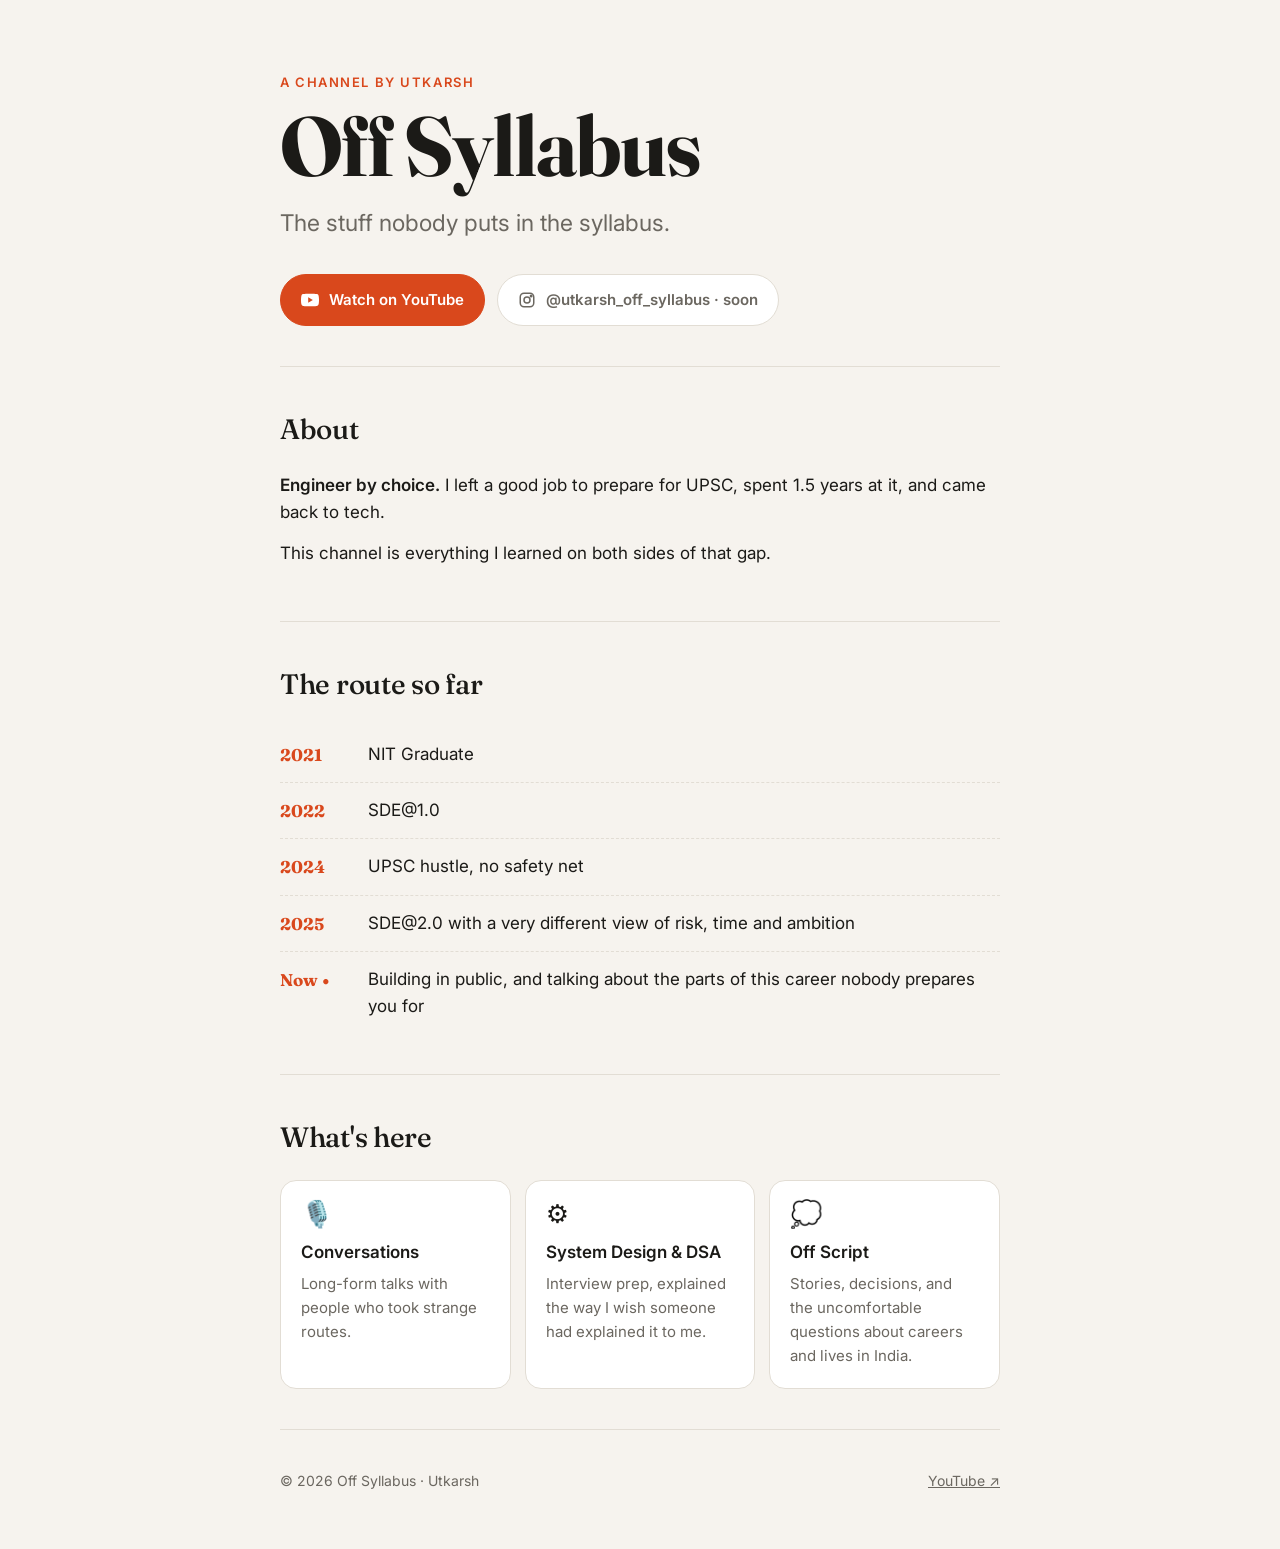
==== index.html @ 646fa1fc "Add Off Syllabus landing page Co-Authored-By: Claude Opus 5.5 <noreply@anthropic.com>" ====
<!doctype html>
<html lang="en">
<head>
<meta charset="utf-8">
<meta name="viewport" content="width=device-width, initial-scale=1">
<title>Off Syllabus</title>
<meta name="description" content="Off Syllabus — the stuff nobody puts in the syllabus. Careers, UPSC, system design and the uncomfortable questions, by Utkarsh.">
<meta property="og:title" content="Off Syllabus">
<meta property="og:description" content="The stuff nobody puts in the syllabus.">
<link rel="preconnect" href="https://fonts.googleapis.com">
<link rel="preconnect" href="https://fonts.gstatic.com" crossorigin>
<link href="https://fonts.googleapis.com/css2?family=Fraunces:opsz,wght@9..144,500;9..144,700&family=Inter:wght@400;500;600&display=swap" rel="stylesheet">
<style>
  :root {
    --bg: #f6f3ee;
    --surface: #ffffff;
    --ink: #1b1a17;
    --muted: #6b6760;
    --line: #e2ddd4;
    --accent: #d9481c;
    --accent-ink: #ffffff;
  }
  @media (prefers-color-scheme: dark) {
    :root {
      --bg: #141311;
      --surface: #1d1c19;
      --ink: #f1ede6;
      --muted: #a29d94;
      --line: #2e2c28;
      --accent: #ff6a3d;
      --accent-ink: #141311;
    }
  }
  * { box-sizing: border-box; }
  html { -webkit-text-size-adjust: 100%; }
  body {
    margin: 0;
    background: var(--bg);
    color: var(--ink);
    font: 400 17px/1.6 Inter, system-ui, -apple-system, "Segoe UI", sans-serif;
  }
  a { color: inherit; }
  .wrap { max-width: 760px; margin: 0 auto; padding: 0 20px; }

  header { padding: 72px 0 40px; }
  .eyebrow {
    font-size: 13px; font-weight: 600; letter-spacing: .12em; text-transform: uppercase;
    color: var(--accent);
  }
  h1 {
    font-family: Fraunces, Georgia, serif; font-weight: 700;
    font-size: clamp(44px, 10vw, 84px); line-height: .98; letter-spacing: -.02em;
    margin: 12px 0 18px;
  }
  .tagline { font-size: clamp(19px, 3.4vw, 23px); color: var(--muted); margin: 0 0 32px; }
  .cta { display: flex; flex-wrap: wrap; gap: 12px; }
  .btn {
    display: inline-flex; align-items: center; gap: 10px;
    padding: 13px 20px; border-radius: 999px; text-decoration: none;
    font-weight: 600; font-size: 15px; border: 1px solid var(--line);
    transition: transform .15s ease;
  }
  .btn:hover { transform: translateY(-1px); }
  .btn.primary { background: var(--accent); color: var(--accent-ink); border-color: var(--accent); }
  .btn.ghost { background: var(--surface); color: var(--muted); cursor: default; }
  .btn.ghost:hover { transform: none; }
  .btn svg { width: 18px; height: 18px; flex: none; }

  section { padding: 40px 0; border-top: 1px solid var(--line); }
  h2 {
    font-family: Fraunces, Georgia, serif; font-weight: 500;
    font-size: 28px; margin: 0 0 20px; letter-spacing: -.01em;
  }
  .about p { margin: 0 0 14px; }
  .about strong { font-weight: 600; }

  .timeline { list-style: none; margin: 0; padding: 0; }
  .timeline li {
    display: grid; grid-template-columns: 72px 1fr; gap: 16px;
    padding: 14px 0; border-bottom: 1px dashed var(--line);
  }
  .timeline li:last-child { border-bottom: 0; }
  .year { font-family: Fraunces, Georgia, serif; font-weight: 700; color: var(--accent); }
  .timeline .now .year::after { content: " •"; animation: blink 1.6s infinite; }
  @keyframes blink { 50% { opacity: 0; } }

  .cards { display: grid; gap: 14px; grid-template-columns: repeat(auto-fit, minmax(210px, 1fr)); }
  .card {
    background: var(--surface); border: 1px solid var(--line); border-radius: 16px;
    padding: 20px;
  }
  .card .icon { font-size: 26px; line-height: 1; }
  .card h3 { margin: 12px 0 6px; font-size: 17px; font-weight: 600; }
  .card p { margin: 0; color: var(--muted); font-size: 15px; }

  footer { padding: 40px 0 56px; border-top: 1px solid var(--line); color: var(--muted); font-size: 14px; }
  footer .row { display: flex; flex-wrap: wrap; justify-content: space-between; gap: 12px; }

  @media (prefers-reduced-motion: reduce) {
    .btn, .timeline .now .year::after { transition: none; animation: none; }
  }
</style>
</head>
<body>
  <div class="wrap">
    <header>
      <div class="eyebrow">A channel by Utkarsh</div>
      <h1>Off Syllabus</h1>
      <p class="tagline">The stuff nobody puts in the syllabus.</p>
      <div class="cta">
        <a class="btn primary" href="https://www.youtube.com/channel/UCdNdQLkunF5r1ROqwlkOKAQ" target="_blank" rel="noopener">
          <svg viewBox="0 0 24 24" fill="currentColor" aria-hidden="true"><path d="M23.5 6.2a3 3 0 0 0-2.1-2.1C19.5 3.6 12 3.6 12 3.6s-7.5 0-9.4.5A3 3 0 0 0 .5 6.2 31 31 0 0 0 0 12a31 31 0 0 0 .5 5.8 3 3 0 0 0 2.1 2.1c1.9.5 9.4.5 9.4.5s7.5 0 9.4-.5a3 3 0 0 0 2.1-2.1A31 31 0 0 0 24 12a31 31 0 0 0-.5-5.8zM9.6 15.6V8.4l6.2 3.6-6.2 3.6z"/></svg>
          Watch on YouTube
        </a>
        <span class="btn ghost" title="Coming soon">
          <svg viewBox="0 0 24 24" fill="none" stroke="currentColor" stroke-width="2" aria-hidden="true"><rect x="3" y="3" width="18" height="18" rx="5"/><circle cx="12" cy="12" r="4"/><circle cx="17.5" cy="6.5" r="1" fill="currentColor"/></svg>
          @utkarsh_off_syllabus · soon
        </span>
      </div>
    </header>

    <section class="about">
      <h2>About</h2>
      <p><strong>Engineer by choice.</strong> I left a good job to prepare for UPSC, spent 1.5 years at it, and came back to tech.</p>
      <p>This channel is everything I learned on both sides of that gap.</p>
    </section>

    <section>
      <h2>The route so far</h2>
      <ol class="timeline">
        <li><span class="year">2021</span><span>NIT Graduate</span></li>
        <li><span class="year">2022</span><span>SDE@1.0</span></li>
        <li><span class="year">2024</span><span>UPSC hustle, no safety net</span></li>
        <li><span class="year">2025</span><span>SDE@2.0 with a very different view of risk, time and ambition</span></li>
        <li class="now"><span class="year">Now</span><span>Building in public, and talking about the parts of this career nobody prepares you for</span></li>
      </ol>
    </section>

    <section>
      <h2>What's here</h2>
      <div class="cards">
        <div class="card">
          <div class="icon">🎙️</div>
          <h3>Conversations</h3>
          <p>Long-form talks with people who took strange routes.</p>
        </div>
        <div class="card">
          <div class="icon">⚙️</div>
          <h3>System Design &amp; DSA</h3>
          <p>Interview prep, explained the way I wish someone had explained it to me.</p>
        </div>
        <div class="card">
          <div class="icon">💭</div>
          <h3>Off Script</h3>
          <p>Stories, decisions, and the uncomfortable questions about careers and lives in India.</p>
        </div>
      </div>
    </section>

    <footer>
      <div class="row">
        <span>© <span id="y">2026</span> Off Syllabus · Utkarsh</span>
        <a href="https://www.youtube.com/channel/UCdNdQLkunF5r1ROqwlkOKAQ" target="_blank" rel="noopener">YouTube ↗</a>
      </div>
    </footer>
  </div>
  <script>document.getElementById('y').textContent = new Date().getFullYear();</script>
</body>
</html>
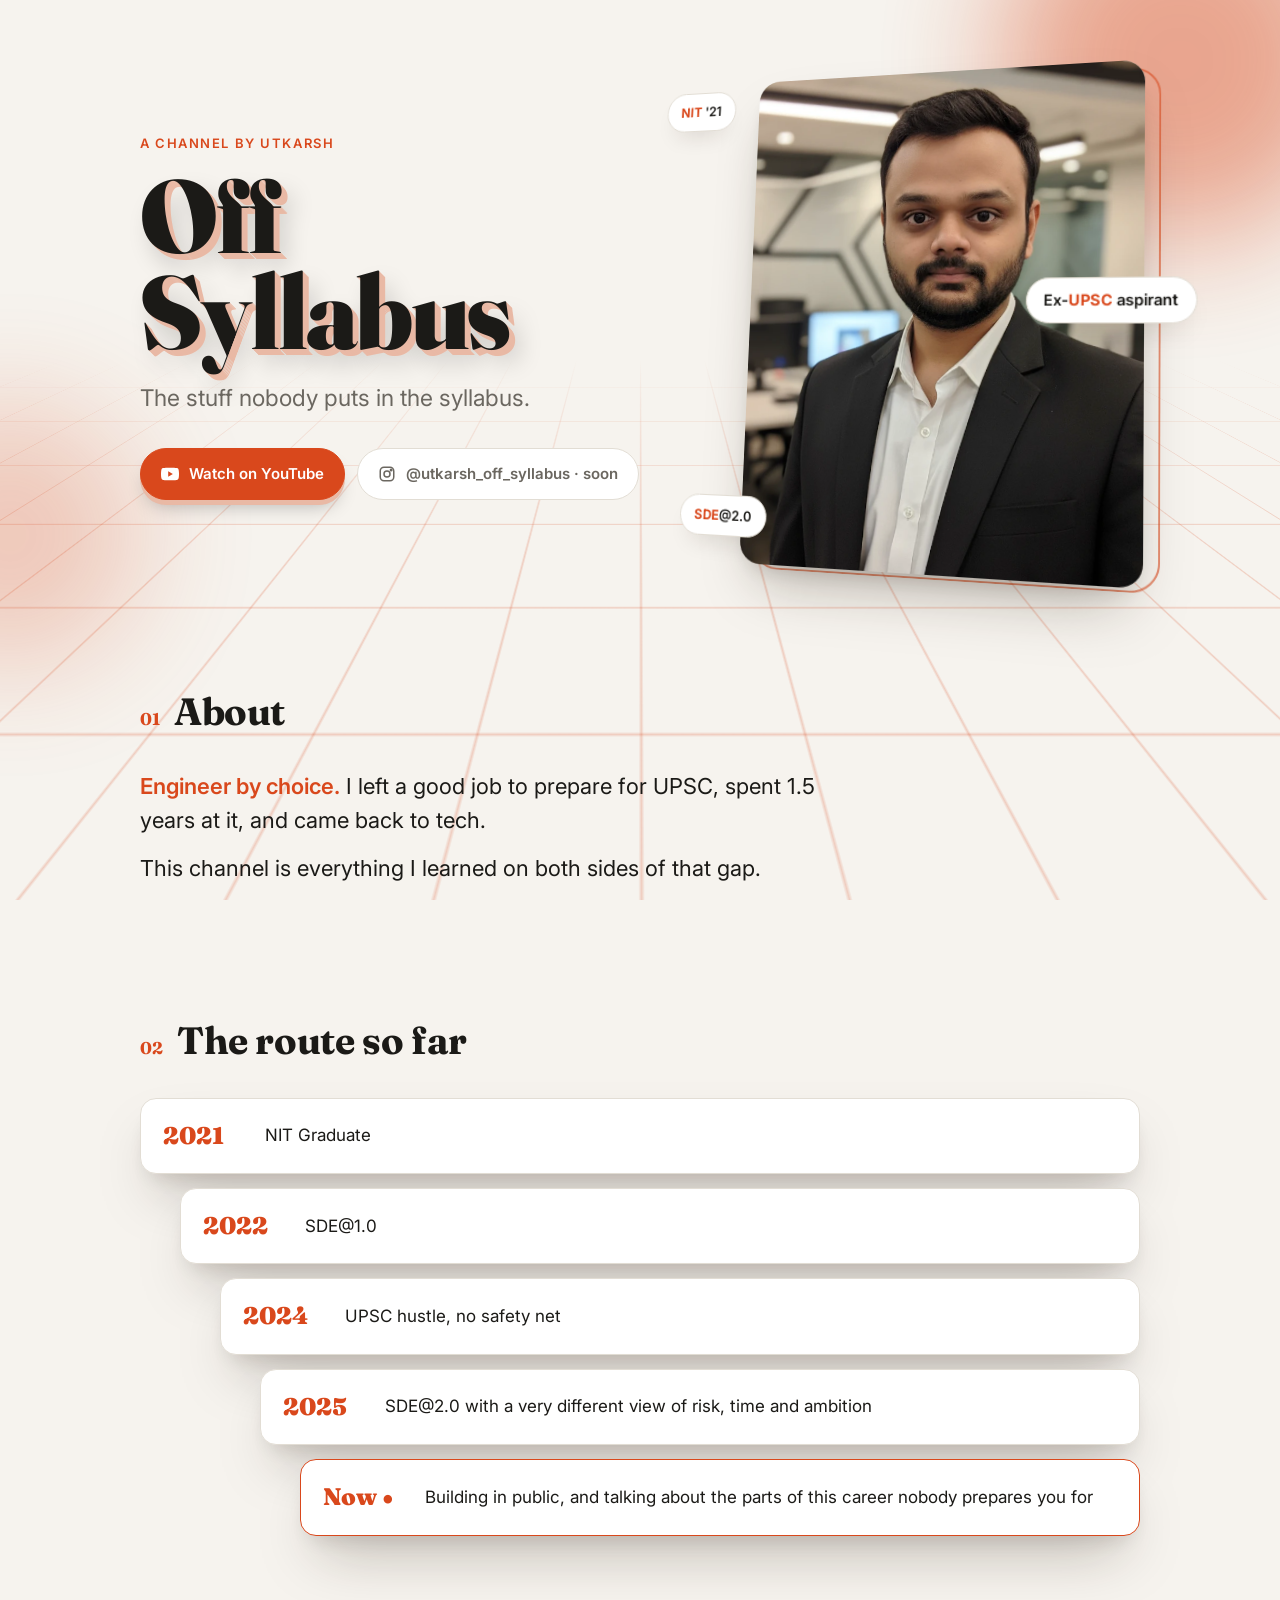
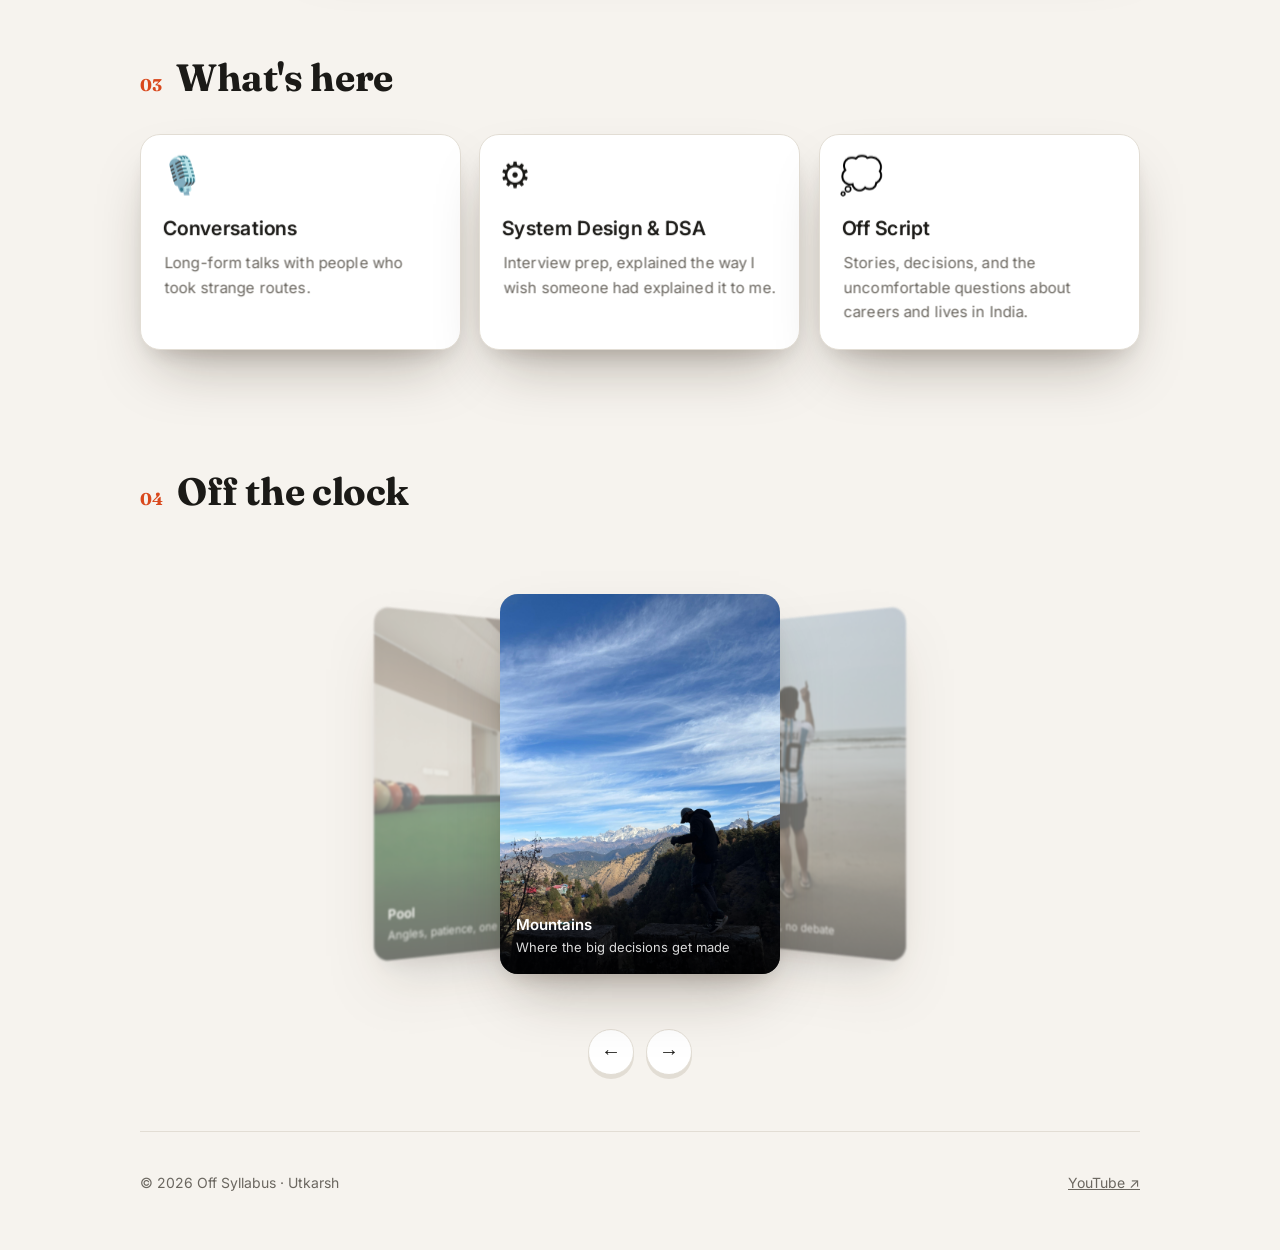
==== commit 4dc3dcfb: "Add photos and 3D effects to landing page Co-Authored-By: Claude Opus 5.5 <noreply@anthropic.com>" ====
--- a/index.html
+++ b/index.html
@@ -7,9 +7,10 @@
 <meta name="description" content="Off Syllabus — the stuff nobody puts in the syllabus. Careers, UPSC, system design and the uncomfortable questions, by Utkarsh.">
 <meta property="og:title" content="Off Syllabus">
 <meta property="og:description" content="The stuff nobody puts in the syllabus.">
+<meta property="og:image" content="assets/portrait.webp">
 <link rel="preconnect" href="https://fonts.googleapis.com">
 <link rel="preconnect" href="https://fonts.gstatic.com" crossorigin>
-<link href="https://fonts.googleapis.com/css2?family=Fraunces:opsz,wght@9..144,500;9..144,700&family=Inter:wght@400;500;600&display=swap" rel="stylesheet">
+<link href="https://fonts.googleapis.com/css2?family=Fraunces:opsz,wght@9..144,500;9..144,700;9..144,900&family=Inter:wght@400;500;600&display=swap" rel="stylesheet">
 <style>
   :root {
     --bg: #f6f3ee;
@@ -19,38 +20,80 @@
     --line: #e2ddd4;
     --accent: #d9481c;
     --accent-ink: #ffffff;
+    --grid: rgba(217, 72, 28, .22);
+    --shadow: 0 30px 60px -20px rgba(40, 25, 10, .35), 0 12px 24px -12px rgba(40, 25, 10, .2);
+    --extrude: #e9b9a5;
   }
   @media (prefers-color-scheme: dark) {
     :root {
-      --bg: #141311;
+      --bg: #12110f;
       --surface: #1d1c19;
       --ink: #f1ede6;
       --muted: #a29d94;
       --line: #2e2c28;
       --accent: #ff6a3d;
-      --accent-ink: #141311;
+      --accent-ink: #12110f;
+      --grid: rgba(255, 106, 61, .18);
+      --shadow: 0 30px 60px -20px rgba(0, 0, 0, .7), 0 12px 24px -12px rgba(0, 0, 0, .5);
+      --extrude: #5a2a19;
     }
   }
   * { box-sizing: border-box; }
-  html { -webkit-text-size-adjust: 100%; }
+  html { -webkit-text-size-adjust: 100%; overflow-x: hidden; }
   body {
     margin: 0;
     background: var(--bg);
     color: var(--ink);
     font: 400 17px/1.6 Inter, system-ui, -apple-system, "Segoe UI", sans-serif;
+    overflow-x: hidden;
   }
   a { color: inherit; }
-  .wrap { max-width: 760px; margin: 0 auto; padding: 0 20px; }
-
-  header { padding: 72px 0 40px; }
+  img { display: block; max-width: 100%; }
+  .wrap { max-width: 1040px; margin: 0 auto; padding: 0 20px; position: relative; z-index: 1; }
+
+  /* ---------- 3D backdrop: perspective grid floor ---------- */
+  .stage {
+    position: fixed; inset: 0; z-index: 0; pointer-events: none;
+    perspective: 600px; perspective-origin: 50% 35%; overflow: hidden;
+  }
+  .floor {
+    position: absolute; left: -50%; right: -50%; bottom: -30%; height: 90%;
+    background-image:
+      linear-gradient(var(--grid) 1px, transparent 1px),
+      linear-gradient(90deg, var(--grid) 1px, transparent 1px);
+    background-size: 64px 64px;
+    transform: rotateX(72deg);
+    transform-origin: 50% 0;
+    -webkit-mask-image: linear-gradient(to bottom, transparent 0%, #000 35%, #000 70%, transparent 100%);
+            mask-image: linear-gradient(to bottom, transparent 0%, #000 35%, #000 70%, transparent 100%);
+    animation: drive 6s linear infinite;
+  }
+  @keyframes drive { to { background-position: 0 64px; } }
+  .orb {
+    position: absolute; border-radius: 50%; filter: blur(60px); opacity: .45;
+    background: var(--accent);
+  }
+  .orb.a { width: 360px; height: 360px; top: -120px; right: -80px; }
+  .orb.b { width: 260px; height: 260px; top: 45%; left: -120px; opacity: .25; }
+
+  /* ---------- Hero ---------- */
+  header {
+    padding: 64px 0 56px;
+    display: grid; grid-template-columns: 1.15fr .85fr; gap: 48px; align-items: center;
+  }
   .eyebrow {
     font-size: 13px; font-weight: 600; letter-spacing: .12em; text-transform: uppercase;
     color: var(--accent);
   }
   h1 {
-    font-family: Fraunces, Georgia, serif; font-weight: 700;
-    font-size: clamp(44px, 10vw, 84px); line-height: .98; letter-spacing: -.02em;
-    margin: 12px 0 18px;
+    font-family: Fraunces, Georgia, serif; font-weight: 900;
+    font-size: clamp(52px, 10vw, 104px); line-height: .92; letter-spacing: -.02em;
+    margin: 14px 0 20px;
+    /* extruded 3D type */
+    text-shadow:
+      1px 1px 0 var(--extrude), 2px 2px 0 var(--extrude), 3px 3px 0 var(--extrude),
+      4px 4px 0 var(--extrude), 5px 5px 0 var(--extrude), 6px 6px 0 var(--extrude),
+      10px 14px 24px rgba(0,0,0,.18);
   }
   .tagline { font-size: clamp(19px, 3.4vw, 23px); color: var(--muted); margin: 0 0 32px; }
   .cta { display: flex; flex-wrap: wrap; gap: 12px; }
@@ -58,102 +101,255 @@
     display: inline-flex; align-items: center; gap: 10px;
     padding: 13px 20px; border-radius: 999px; text-decoration: none;
     font-weight: 600; font-size: 15px; border: 1px solid var(--line);
-    transition: transform .15s ease;
-  }
-  .btn:hover { transform: translateY(-1px); }
-  .btn.primary { background: var(--accent); color: var(--accent-ink); border-color: var(--accent); }
+    transition: transform .15s ease, box-shadow .15s ease;
+  }
+  .btn.primary {
+    background: var(--accent); color: var(--accent-ink); border-color: var(--accent);
+    box-shadow: 0 5px 0 0 var(--extrude), 0 12px 20px -8px rgba(0,0,0,.3);
+  }
+  .btn.primary:hover { transform: translateY(-2px); box-shadow: 0 7px 0 0 var(--extrude), 0 16px 24px -8px rgba(0,0,0,.3); }
+  .btn.primary:active { transform: translateY(4px); box-shadow: 0 1px 0 0 var(--extrude); }
   .btn.ghost { background: var(--surface); color: var(--muted); cursor: default; }
-  .btn.ghost:hover { transform: none; }
   .btn svg { width: 18px; height: 18px; flex: none; }
 
-  section { padding: 40px 0; border-top: 1px solid var(--line); }
+  /* 3D portrait card */
+  .scene { perspective: 1000px; }
+  .tilt {
+    transform-style: preserve-3d;
+    transition: transform .25s ease-out;
+    will-change: transform;
+  }
+  .portrait {
+    position: relative; border-radius: 22px;
+    transform: rotateY(-14deg) rotateX(6deg);
+  }
+  .portrait .photo {
+    border-radius: 22px; overflow: hidden; box-shadow: var(--shadow);
+    aspect-ratio: 4 / 5; background: var(--line);
+    transform: translateZ(0);
+  }
+  .portrait img { width: 100%; height: 100%; object-fit: cover; object-position: 50% 0; }
+  .portrait .frame {
+    position: absolute; inset: -14px; border: 2px solid var(--accent); border-radius: 30px;
+    transform: translateZ(-60px); opacity: .6;
+  }
+  .chip {
+    position: absolute; padding: 8px 14px; border-radius: 999px;
+    background: var(--surface); color: var(--ink); border: 1px solid var(--line);
+    font-size: 13px; font-weight: 600; white-space: nowrap; box-shadow: var(--shadow);
+  }
+  .chip b { color: var(--accent); }
+  .chip.c1 { top: 8%;  left: -14%; transform: translateZ(90px); }
+  .chip.c2 { top: 46%; right: -12%; transform: translateZ(130px); }
+  .chip.c3 { bottom: 7%; left: -8%; transform: translateZ(70px); }
+
+  /* ---------- Sections ---------- */
+  section { padding: 56px 0; }
+  .sec-head { display: flex; align-items: baseline; gap: 14px; margin-bottom: 26px; }
+  .sec-head .num { font-family: Fraunces, Georgia, serif; color: var(--accent); font-weight: 700; }
   h2 {
-    font-family: Fraunces, Georgia, serif; font-weight: 500;
-    font-size: 28px; margin: 0 0 20px; letter-spacing: -.01em;
+    font-family: Fraunces, Georgia, serif; font-weight: 700;
+    font-size: clamp(28px, 5vw, 38px); margin: 0; letter-spacing: -.01em;
+  }
+  .about {
+    max-width: 680px; font-size: clamp(19px, 2.6vw, 22px); line-height: 1.55;
   }
   .about p { margin: 0 0 14px; }
-  .about strong { font-weight: 600; }
-
-  .timeline { list-style: none; margin: 0; padding: 0; }
-  .timeline li {
-    display: grid; grid-template-columns: 72px 1fr; gap: 16px;
-    padding: 14px 0; border-bottom: 1px dashed var(--line);
-  }
-  .timeline li:last-child { border-bottom: 0; }
-  .year { font-family: Fraunces, Georgia, serif; font-weight: 700; color: var(--accent); }
-  .timeline .now .year::after { content: " •"; animation: blink 1.6s infinite; }
+  .about strong { font-weight: 600; color: var(--accent); }
+
+  /* reveal: panels fold up into place in 3D */
+  .reveal-wrap { perspective: 1200px; }
+  .reveal {
+    transform: rotateX(38deg) translateY(40px) translateZ(-80px);
+    transform-origin: 50% 100%;
+    opacity: 0;
+    transition: transform .8s cubic-bezier(.2,.8,.2,1), opacity .8s ease;
+  }
+  .reveal.in { transform: none; opacity: 1; }
+
+  /* timeline as 3D steps */
+  .steps { list-style: none; margin: 0; padding: 0; display: grid; gap: 14px; }
+  .steps li {
+    display: grid; grid-template-columns: 84px 1fr; gap: 18px; align-items: center;
+    background: var(--surface); border: 1px solid var(--line); border-radius: 16px;
+    padding: 18px 22px; box-shadow: var(--shadow);
+  }
+  .steps li:nth-child(2) { margin-left: 4%; }
+  .steps li:nth-child(3) { margin-left: 8%; }
+  .steps li:nth-child(4) { margin-left: 12%; }
+  .steps li:nth-child(5) { margin-left: 16%; border-color: var(--accent); }
+  .year { font-family: Fraunces, Georgia, serif; font-weight: 900; font-size: 24px; color: var(--accent); }
+  .steps .now .year::after { content: " •"; animation: blink 1.6s infinite; }
   @keyframes blink { 50% { opacity: 0; } }
 
-  .cards { display: grid; gap: 14px; grid-template-columns: repeat(auto-fit, minmax(210px, 1fr)); }
+  /* content pillars */
+  .cards { display: grid; gap: 18px; grid-template-columns: repeat(3, 1fr); }
   .card {
-    background: var(--surface); border: 1px solid var(--line); border-radius: 16px;
-    padding: 20px;
-  }
-  .card .icon { font-size: 26px; line-height: 1; }
-  .card h3 { margin: 12px 0 6px; font-size: 17px; font-weight: 600; }
-  .card p { margin: 0; color: var(--muted); font-size: 15px; }
+    background: var(--surface); border: 1px solid var(--line); border-radius: 20px;
+    padding: 26px; box-shadow: var(--shadow); height: 100%;
+  }
+  .card .icon { font-size: 34px; line-height: 1; display: inline-block; transform: translateZ(50px); }
+  .card h3 { margin: 16px 0 6px; font-size: 19px; font-weight: 600; transform: translateZ(30px); }
+  .card p { margin: 0; color: var(--muted); font-size: 15px; transform: translateZ(18px); }
+
+  /* ---------- 3D photo carousel ---------- */
+  .carousel {
+    position: relative; height: 470px; perspective: 1100px;
+    display: flex; align-items: center; justify-content: center;
+    touch-action: pan-y; cursor: grab; user-select: none;
+  }
+  .carousel:active { cursor: grabbing; }
+  .ring {
+    position: relative; width: 280px; height: 380px;
+    transform-style: preserve-3d;
+  }
+  .slide {
+    position: absolute; inset: 0; margin: 0;
+    border-radius: 18px; overflow: hidden; box-shadow: var(--shadow);
+    background: var(--line);
+    transition: transform .9s cubic-bezier(.2,.8,.2,1), opacity .6s ease, filter .6s ease;
+  }
+  .slide img { width: 100%; height: 100%; object-fit: cover; pointer-events: none; }
+  .slide figcaption {
+    position: absolute; left: 0; right: 0; bottom: 0; padding: 40px 16px 16px;
+    color: #fff; font-size: 15px; font-weight: 600;
+    background: linear-gradient(to top, rgba(0,0,0,.75), transparent);
+  }
+  .slide figcaption span { display: block; font-weight: 400; font-size: 13px; opacity: .85; }
+  .slide:not(.active) { opacity: .55; filter: grayscale(.4) blur(1px); }
+  .controls { display: flex; justify-content: center; gap: 12px; margin-top: 10px; }
+  .controls button {
+    width: 46px; height: 46px; border-radius: 50%;
+    background: var(--surface); color: var(--ink); border: 1px solid var(--line);
+    font-size: 20px; cursor: pointer; box-shadow: 0 4px 0 0 var(--line);
+  }
+  .controls button:active { transform: translateY(3px); box-shadow: none; }
 
   footer { padding: 40px 0 56px; border-top: 1px solid var(--line); color: var(--muted); font-size: 14px; }
   footer .row { display: flex; flex-wrap: wrap; justify-content: space-between; gap: 12px; }
 
+  /* ---------- Responsive ---------- */
+  @media (max-width: 820px) {
+    header { grid-template-columns: 1fr; gap: 56px; padding-top: 48px; }
+    .scene { max-width: 340px; margin: 0 auto; width: 82%; }
+    .chip.c1 { left: -10%; } .chip.c2 { right: -10%; } .chip.c3 { left: -6%; }
+    .cards { grid-template-columns: 1fr; }
+    .steps li { grid-template-columns: 64px 1fr; padding: 16px 18px; }
+    .steps li:nth-child(n) { margin-left: 0; }
+    .carousel { height: 400px; }
+    .ring { width: 220px; height: 300px; }
+  }
+
   @media (prefers-reduced-motion: reduce) {
-    .btn, .timeline .now .year::after { transition: none; animation: none; }
+    .floor, .steps .now .year::after { animation: none; }
+    .reveal { transform: none; opacity: 1; transition: none; }
+    .tilt, .slide { transition: none; }
   }
 </style>
 </head>
 <body>
+  <div class="stage" aria-hidden="true">
+    <div class="orb a"></div>
+    <div class="orb b"></div>
+    <div class="floor"></div>
+  </div>
+
   <div class="wrap">
     <header>
-      <div class="eyebrow">A channel by Utkarsh</div>
-      <h1>Off Syllabus</h1>
-      <p class="tagline">The stuff nobody puts in the syllabus.</p>
-      <div class="cta">
-        <a class="btn primary" href="https://www.youtube.com/channel/UCdNdQLkunF5r1ROqwlkOKAQ" target="_blank" rel="noopener">
-          <svg viewBox="0 0 24 24" fill="currentColor" aria-hidden="true"><path d="M23.5 6.2a3 3 0 0 0-2.1-2.1C19.5 3.6 12 3.6 12 3.6s-7.5 0-9.4.5A3 3 0 0 0 .5 6.2 31 31 0 0 0 0 12a31 31 0 0 0 .5 5.8 3 3 0 0 0 2.1 2.1c1.9.5 9.4.5 9.4.5s7.5 0 9.4-.5a3 3 0 0 0 2.1-2.1A31 31 0 0 0 24 12a31 31 0 0 0-.5-5.8zM9.6 15.6V8.4l6.2 3.6-6.2 3.6z"/></svg>
-          Watch on YouTube
-        </a>
-        <span class="btn ghost" title="Coming soon">
-          <svg viewBox="0 0 24 24" fill="none" stroke="currentColor" stroke-width="2" aria-hidden="true"><rect x="3" y="3" width="18" height="18" rx="5"/><circle cx="12" cy="12" r="4"/><circle cx="17.5" cy="6.5" r="1" fill="currentColor"/></svg>
-          @utkarsh_off_syllabus · soon
-        </span>
+      <div>
+        <div class="eyebrow">A channel by Utkarsh</div>
+        <h1>Off<br>Syllabus</h1>
+        <p class="tagline">The stuff nobody puts in the syllabus.</p>
+        <div class="cta">
+          <a class="btn primary" href="https://www.youtube.com/channel/UCdNdQLkunF5r1ROqwlkOKAQ" target="_blank" rel="noopener">
+            <svg viewBox="0 0 24 24" fill="currentColor" aria-hidden="true"><path d="M23.5 6.2a3 3 0 0 0-2.1-2.1C19.5 3.6 12 3.6 12 3.6s-7.5 0-9.4.5A3 3 0 0 0 .5 6.2 31 31 0 0 0 0 12a31 31 0 0 0 .5 5.8 3 3 0 0 0 2.1 2.1c1.9.5 9.4.5 9.4.5s7.5 0 9.4-.5a3 3 0 0 0 2.1-2.1A31 31 0 0 0 24 12a31 31 0 0 0-.5-5.8zM9.6 15.6V8.4l6.2 3.6-6.2 3.6z"/></svg>
+            Watch on YouTube
+          </a>
+          <span class="btn ghost" title="Coming soon">
+            <svg viewBox="0 0 24 24" fill="none" stroke="currentColor" stroke-width="2" aria-hidden="true"><rect x="3" y="3" width="18" height="18" rx="5"/><circle cx="12" cy="12" r="4"/><circle cx="17.5" cy="6.5" r="1" fill="currentColor"/></svg>
+            @utkarsh_off_syllabus · soon
+          </span>
+        </div>
+      </div>
+
+      <div class="scene">
+        <div class="portrait tilt" data-tilt data-base-x="6" data-base-y="-14">
+          <div class="frame"></div>
+          <div class="photo"><img src="assets/portrait.webp" alt="Utkarsh in a black blazer and white shirt in an office" width="747" height="1024"></div>
+          <div class="chip c1"><b>NIT</b> '21</div>
+          <div class="chip c2">Ex-<b>UPSC</b> aspirant</div>
+          <div class="chip c3"><b>SDE</b>@2.0</div>
+        </div>
       </div>
     </header>
 
-    <section class="about">
-      <h2>About</h2>
-      <p><strong>Engineer by choice.</strong> I left a good job to prepare for UPSC, spent 1.5 years at it, and came back to tech.</p>
-      <p>This channel is everything I learned on both sides of that gap.</p>
+    <section>
+      <div class="sec-head"><span class="num">01</span><h2>About</h2></div>
+      <div class="about">
+        <p><strong>Engineer by choice.</strong> I left a good job to prepare for UPSC, spent 1.5 years at it, and came back to tech.</p>
+        <p>This channel is everything I learned on both sides of that gap.</p>
+      </div>
     </section>
 
     <section>
-      <h2>The route so far</h2>
-      <ol class="timeline">
-        <li><span class="year">2021</span><span>NIT Graduate</span></li>
-        <li><span class="year">2022</span><span>SDE@1.0</span></li>
-        <li><span class="year">2024</span><span>UPSC hustle, no safety net</span></li>
-        <li><span class="year">2025</span><span>SDE@2.0 with a very different view of risk, time and ambition</span></li>
-        <li class="now"><span class="year">Now</span><span>Building in public, and talking about the parts of this career nobody prepares you for</span></li>
+      <div class="sec-head"><span class="num">02</span><h2>The route so far</h2></div>
+      <ol class="steps reveal-wrap">
+        <li class="reveal"><span class="year">2021</span><span>NIT Graduate</span></li>
+        <li class="reveal"><span class="year">2022</span><span>SDE@1.0</span></li>
+        <li class="reveal"><span class="year">2024</span><span>UPSC hustle, no safety net</span></li>
+        <li class="reveal"><span class="year">2025</span><span>SDE@2.0 with a very different view of risk, time and ambition</span></li>
+        <li class="reveal now"><span class="year">Now</span><span>Building in public, and talking about the parts of this career nobody prepares you for</span></li>
       </ol>
     </section>
 
     <section>
-      <h2>What's here</h2>
-      <div class="cards">
-        <div class="card">
-          <div class="icon">🎙️</div>
-          <h3>Conversations</h3>
-          <p>Long-form talks with people who took strange routes.</p>
-        </div>
-        <div class="card">
-          <div class="icon">⚙️</div>
-          <h3>System Design &amp; DSA</h3>
-          <p>Interview prep, explained the way I wish someone had explained it to me.</p>
-        </div>
-        <div class="card">
-          <div class="icon">💭</div>
-          <h3>Off Script</h3>
-          <p>Stories, decisions, and the uncomfortable questions about careers and lives in India.</p>
-        </div>
+      <div class="sec-head"><span class="num">03</span><h2>What's here</h2></div>
+      <div class="cards reveal-wrap">
+        <div class="reveal scene">
+          <div class="card tilt" data-tilt>
+            <div class="icon">🎙️</div>
+            <h3>Conversations</h3>
+            <p>Long-form talks with people who took strange routes.</p>
+          </div>
+        </div>
+        <div class="reveal scene">
+          <div class="card tilt" data-tilt>
+            <div class="icon">⚙️</div>
+            <h3>System Design &amp; DSA</h3>
+            <p>Interview prep, explained the way I wish someone had explained it to me.</p>
+          </div>
+        </div>
+        <div class="reveal scene">
+          <div class="card tilt" data-tilt>
+            <div class="icon">💭</div>
+            <h3>Off Script</h3>
+            <p>Stories, decisions, and the uncomfortable questions about careers and lives in India.</p>
+          </div>
+        </div>
+      </div>
+    </section>
+
+    <section>
+      <div class="sec-head"><span class="num">04</span><h2>Off the clock</h2></div>
+      <div class="carousel" id="carousel" aria-roledescription="carousel" aria-label="Photos of Utkarsh off the clock">
+        <div class="ring" id="ring">
+          <figure class="slide">
+            <img src="assets/mountains.jpg" alt="Utkarsh silhouetted on a stone wall with snow-capped Himalayan peaks behind" loading="lazy">
+            <figcaption>Mountains<span>Where the big decisions get made</span></figcaption>
+          </figure>
+          <figure class="slide">
+            <img src="assets/beach.jpg" alt="Utkarsh on a beach in a Messi number 10 Argentina jersey, pointing at the sky" loading="lazy">
+            <figcaption>Football<span>Messi supremacy, no debate</span></figcaption>
+          </figure>
+          <figure class="slide">
+            <img src="assets/pool.jpg" alt="Utkarsh lining up a pool shot at a green table" loading="lazy">
+            <figcaption>Pool<span>Angles, patience, one clean shot</span></figcaption>
+          </figure>
+        </div>
+      </div>
+      <div class="controls">
+        <button type="button" id="prev" aria-label="Previous photo">←</button>
+        <button type="button" id="next" aria-label="Next photo">→</button>
       </div>
     </section>
 
@@ -164,6 +360,84 @@
       </div>
     </footer>
   </div>
-  <script>document.getElementById('y').textContent = new Date().getFullYear();</script>
+
+<script>
+(function () {
+  document.getElementById('y').textContent = new Date().getFullYear();
+  var reduce = window.matchMedia('(prefers-reduced-motion: reduce)').matches;
+  var finePointer = window.matchMedia('(hover: hover) and (pointer: fine)').matches;
+
+  // Mouse-driven 3D tilt
+  if (!reduce && finePointer) {
+    document.querySelectorAll('[data-tilt]').forEach(function (el) {
+      var bx = parseFloat(el.dataset.baseX || 0), by = parseFloat(el.dataset.baseY || 0);
+      var host = el.parentElement;
+      host.addEventListener('pointermove', function (e) {
+        var r = host.getBoundingClientRect();
+        var px = (e.clientX - r.left) / r.width - .5;
+        var py = (e.clientY - r.top) / r.height - .5;
+        el.style.transform = 'rotateX(' + (bx - py * 18) + 'deg) rotateY(' + (by + px * 22) + 'deg)';
+      });
+      host.addEventListener('pointerleave', function () { el.style.transform = ''; });
+    });
+  }
+
+  // Fold-in reveal on scroll
+  var items = document.querySelectorAll('.reveal');
+  if (reduce || !('IntersectionObserver' in window)) {
+    items.forEach(function (el) { el.classList.add('in'); });
+  } else {
+    var io = new IntersectionObserver(function (entries) {
+      entries.forEach(function (en) {
+        if (en.isIntersecting) {
+          var i = Array.prototype.indexOf.call(en.target.parentElement.children, en.target);
+          en.target.style.transitionDelay = (i * 90) + 'ms';
+          en.target.classList.add('in');
+          io.unobserve(en.target);
+        }
+      });
+    }, { threshold: .15 });
+    items.forEach(function (el) { io.observe(el); });
+  }
+
+  // 3D ring carousel
+  var ring = document.getElementById('ring');
+  var slides = ring.querySelectorAll('.slide');
+  var n = slides.length, idx = 0;
+  // Coverflow: active card faces front, neighbours swing back on either side
+  function render() {
+    var a = ((idx % n) + n) % n, w = ring.offsetWidth;
+    slides.forEach(function (s, i) {
+      var off = i - a;
+      if (off > n / 2) off -= n;
+      if (off < -n / 2) off += n;
+      s.style.transform = 'translateX(' + (off * w * 0.62) + 'px) translateZ(' + (-Math.abs(off) * 160) + 'px) rotateY(' + (-off * 38) + 'deg)';
+      s.style.zIndex = 10 - Math.abs(off);
+      s.classList.toggle('active', off === 0);
+    });
+  }
+  var layout = render;
+  function go(d) { idx += d; render(); restart(); }
+  document.getElementById('prev').addEventListener('click', function () { go(-1); });
+  document.getElementById('next').addEventListener('click', function () { go(1); });
+
+  var car = document.getElementById('carousel'), startX = null;
+  car.addEventListener('pointerdown', function (e) { startX = e.clientX; });
+  window.addEventListener('pointerup', function (e) {
+    if (startX === null) return;
+    var dx = e.clientX - startX; startX = null;
+    if (Math.abs(dx) > 30) go(dx < 0 ? 1 : -1);
+  });
+
+  var timer = null;
+  function restart() {
+    if (reduce) return;
+    clearInterval(timer);
+    timer = setInterval(function () { idx++; render(); }, 4000);
+  }
+  window.addEventListener('resize', layout);
+  layout(); restart();
+})();
+</script>
 </body>
 </html>
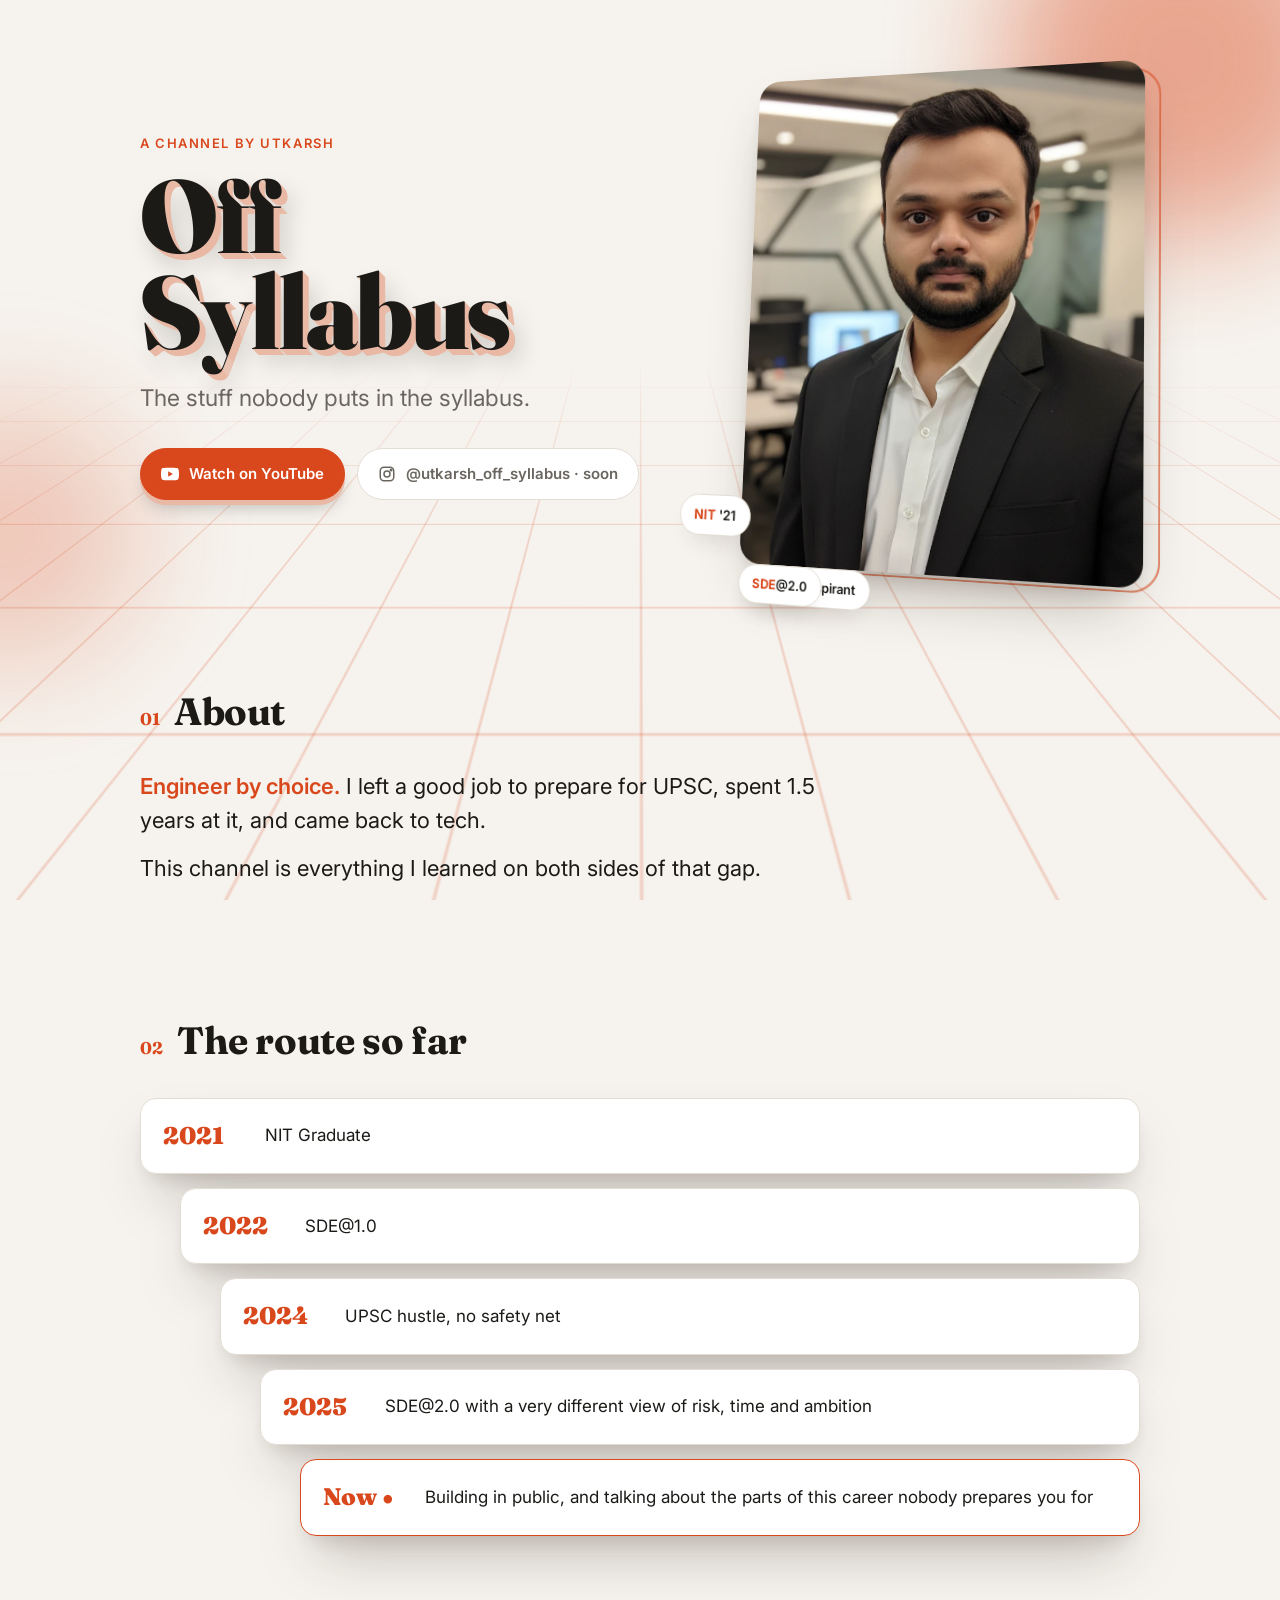
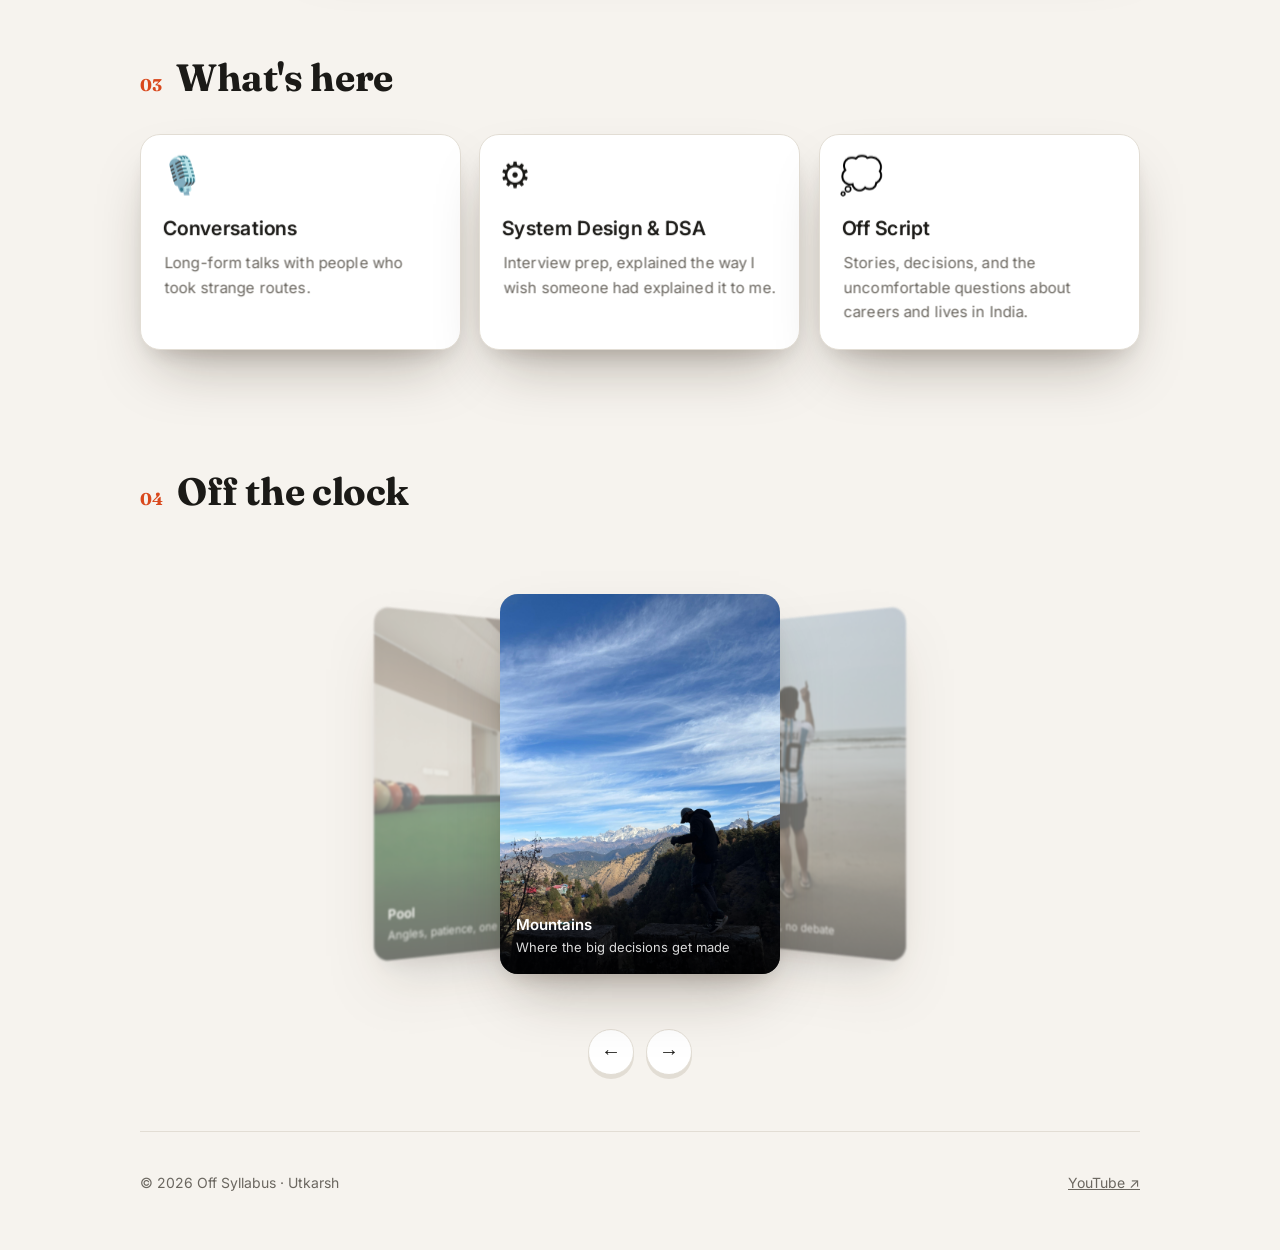
==== commit f8791899: "Split landing page into content, styles and effect modules Co-Authored-By: Claude Opus 5.5 <noreply@" ====
--- a/index.html
+++ b/index.html
@@ -7,245 +7,14 @@
 <meta name="description" content="Off Syllabus — the stuff nobody puts in the syllabus. Careers, UPSC, system design and the uncomfortable questions, by Utkarsh.">
 <meta property="og:title" content="Off Syllabus">
 <meta property="og:description" content="The stuff nobody puts in the syllabus.">
-<meta property="og:image" content="assets/portrait.webp">
+<meta property="og:image" content="assets/img/portrait.webp">
 <link rel="preconnect" href="https://fonts.googleapis.com">
 <link rel="preconnect" href="https://fonts.gstatic.com" crossorigin>
 <link href="https://fonts.googleapis.com/css2?family=Fraunces:opsz,wght@9..144,500;9..144,700;9..144,900&family=Inter:wght@400;500;600&display=swap" rel="stylesheet">
-<style>
-  :root {
-    --bg: #f6f3ee;
-    --surface: #ffffff;
-    --ink: #1b1a17;
-    --muted: #6b6760;
-    --line: #e2ddd4;
-    --accent: #d9481c;
-    --accent-ink: #ffffff;
-    --grid: rgba(217, 72, 28, .22);
-    --shadow: 0 30px 60px -20px rgba(40, 25, 10, .35), 0 12px 24px -12px rgba(40, 25, 10, .2);
-    --extrude: #e9b9a5;
-  }
-  @media (prefers-color-scheme: dark) {
-    :root {
-      --bg: #12110f;
-      --surface: #1d1c19;
-      --ink: #f1ede6;
-      --muted: #a29d94;
-      --line: #2e2c28;
-      --accent: #ff6a3d;
-      --accent-ink: #12110f;
-      --grid: rgba(255, 106, 61, .18);
-      --shadow: 0 30px 60px -20px rgba(0, 0, 0, .7), 0 12px 24px -12px rgba(0, 0, 0, .5);
-      --extrude: #5a2a19;
-    }
-  }
-  * { box-sizing: border-box; }
-  html { -webkit-text-size-adjust: 100%; overflow-x: hidden; }
-  body {
-    margin: 0;
-    background: var(--bg);
-    color: var(--ink);
-    font: 400 17px/1.6 Inter, system-ui, -apple-system, "Segoe UI", sans-serif;
-    overflow-x: hidden;
-  }
-  a { color: inherit; }
-  img { display: block; max-width: 100%; }
-  .wrap { max-width: 1040px; margin: 0 auto; padding: 0 20px; position: relative; z-index: 1; }
-
-  /* ---------- 3D backdrop: perspective grid floor ---------- */
-  .stage {
-    position: fixed; inset: 0; z-index: 0; pointer-events: none;
-    perspective: 600px; perspective-origin: 50% 35%; overflow: hidden;
-  }
-  .floor {
-    position: absolute; left: -50%; right: -50%; bottom: -30%; height: 90%;
-    background-image:
-      linear-gradient(var(--grid) 1px, transparent 1px),
-      linear-gradient(90deg, var(--grid) 1px, transparent 1px);
-    background-size: 64px 64px;
-    transform: rotateX(72deg);
-    transform-origin: 50% 0;
-    -webkit-mask-image: linear-gradient(to bottom, transparent 0%, #000 35%, #000 70%, transparent 100%);
-            mask-image: linear-gradient(to bottom, transparent 0%, #000 35%, #000 70%, transparent 100%);
-    animation: drive 6s linear infinite;
-  }
-  @keyframes drive { to { background-position: 0 64px; } }
-  .orb {
-    position: absolute; border-radius: 50%; filter: blur(60px); opacity: .45;
-    background: var(--accent);
-  }
-  .orb.a { width: 360px; height: 360px; top: -120px; right: -80px; }
-  .orb.b { width: 260px; height: 260px; top: 45%; left: -120px; opacity: .25; }
-
-  /* ---------- Hero ---------- */
-  header {
-    padding: 64px 0 56px;
-    display: grid; grid-template-columns: 1.15fr .85fr; gap: 48px; align-items: center;
-  }
-  .eyebrow {
-    font-size: 13px; font-weight: 600; letter-spacing: .12em; text-transform: uppercase;
-    color: var(--accent);
-  }
-  h1 {
-    font-family: Fraunces, Georgia, serif; font-weight: 900;
-    font-size: clamp(52px, 10vw, 104px); line-height: .92; letter-spacing: -.02em;
-    margin: 14px 0 20px;
-    /* extruded 3D type */
-    text-shadow:
-      1px 1px 0 var(--extrude), 2px 2px 0 var(--extrude), 3px 3px 0 var(--extrude),
-      4px 4px 0 var(--extrude), 5px 5px 0 var(--extrude), 6px 6px 0 var(--extrude),
-      10px 14px 24px rgba(0,0,0,.18);
-  }
-  .tagline { font-size: clamp(19px, 3.4vw, 23px); color: var(--muted); margin: 0 0 32px; }
-  .cta { display: flex; flex-wrap: wrap; gap: 12px; }
-  .btn {
-    display: inline-flex; align-items: center; gap: 10px;
-    padding: 13px 20px; border-radius: 999px; text-decoration: none;
-    font-weight: 600; font-size: 15px; border: 1px solid var(--line);
-    transition: transform .15s ease, box-shadow .15s ease;
-  }
-  .btn.primary {
-    background: var(--accent); color: var(--accent-ink); border-color: var(--accent);
-    box-shadow: 0 5px 0 0 var(--extrude), 0 12px 20px -8px rgba(0,0,0,.3);
-  }
-  .btn.primary:hover { transform: translateY(-2px); box-shadow: 0 7px 0 0 var(--extrude), 0 16px 24px -8px rgba(0,0,0,.3); }
-  .btn.primary:active { transform: translateY(4px); box-shadow: 0 1px 0 0 var(--extrude); }
-  .btn.ghost { background: var(--surface); color: var(--muted); cursor: default; }
-  .btn svg { width: 18px; height: 18px; flex: none; }
-
-  /* 3D portrait card */
-  .scene { perspective: 1000px; }
-  .tilt {
-    transform-style: preserve-3d;
-    transition: transform .25s ease-out;
-    will-change: transform;
-  }
-  .portrait {
-    position: relative; border-radius: 22px;
-    transform: rotateY(-14deg) rotateX(6deg);
-  }
-  .portrait .photo {
-    border-radius: 22px; overflow: hidden; box-shadow: var(--shadow);
-    aspect-ratio: 4 / 5; background: var(--line);
-    transform: translateZ(0);
-  }
-  .portrait img { width: 100%; height: 100%; object-fit: cover; object-position: 50% 0; }
-  .portrait .frame {
-    position: absolute; inset: -14px; border: 2px solid var(--accent); border-radius: 30px;
-    transform: translateZ(-60px); opacity: .6;
-  }
-  .chip {
-    position: absolute; padding: 8px 14px; border-radius: 999px;
-    background: var(--surface); color: var(--ink); border: 1px solid var(--line);
-    font-size: 13px; font-weight: 600; white-space: nowrap; box-shadow: var(--shadow);
-  }
-  .chip b { color: var(--accent); }
-  .chip.c1 { top: 8%;  left: -14%; transform: translateZ(90px); }
-  .chip.c2 { top: 46%; right: -12%; transform: translateZ(130px); }
-  .chip.c3 { bottom: 7%; left: -8%; transform: translateZ(70px); }
-
-  /* ---------- Sections ---------- */
-  section { padding: 56px 0; }
-  .sec-head { display: flex; align-items: baseline; gap: 14px; margin-bottom: 26px; }
-  .sec-head .num { font-family: Fraunces, Georgia, serif; color: var(--accent); font-weight: 700; }
-  h2 {
-    font-family: Fraunces, Georgia, serif; font-weight: 700;
-    font-size: clamp(28px, 5vw, 38px); margin: 0; letter-spacing: -.01em;
-  }
-  .about {
-    max-width: 680px; font-size: clamp(19px, 2.6vw, 22px); line-height: 1.55;
-  }
-  .about p { margin: 0 0 14px; }
-  .about strong { font-weight: 600; color: var(--accent); }
-
-  /* reveal: panels fold up into place in 3D */
-  .reveal-wrap { perspective: 1200px; }
-  .reveal {
-    transform: rotateX(38deg) translateY(40px) translateZ(-80px);
-    transform-origin: 50% 100%;
-    opacity: 0;
-    transition: transform .8s cubic-bezier(.2,.8,.2,1), opacity .8s ease;
-  }
-  .reveal.in { transform: none; opacity: 1; }
-
-  /* timeline as 3D steps */
-  .steps { list-style: none; margin: 0; padding: 0; display: grid; gap: 14px; }
-  .steps li {
-    display: grid; grid-template-columns: 84px 1fr; gap: 18px; align-items: center;
-    background: var(--surface); border: 1px solid var(--line); border-radius: 16px;
-    padding: 18px 22px; box-shadow: var(--shadow);
-  }
-  .steps li:nth-child(2) { margin-left: 4%; }
-  .steps li:nth-child(3) { margin-left: 8%; }
-  .steps li:nth-child(4) { margin-left: 12%; }
-  .steps li:nth-child(5) { margin-left: 16%; border-color: var(--accent); }
-  .year { font-family: Fraunces, Georgia, serif; font-weight: 900; font-size: 24px; color: var(--accent); }
-  .steps .now .year::after { content: " •"; animation: blink 1.6s infinite; }
-  @keyframes blink { 50% { opacity: 0; } }
-
-  /* content pillars */
-  .cards { display: grid; gap: 18px; grid-template-columns: repeat(3, 1fr); }
-  .card {
-    background: var(--surface); border: 1px solid var(--line); border-radius: 20px;
-    padding: 26px; box-shadow: var(--shadow); height: 100%;
-  }
-  .card .icon { font-size: 34px; line-height: 1; display: inline-block; transform: translateZ(50px); }
-  .card h3 { margin: 16px 0 6px; font-size: 19px; font-weight: 600; transform: translateZ(30px); }
-  .card p { margin: 0; color: var(--muted); font-size: 15px; transform: translateZ(18px); }
-
-  /* ---------- 3D photo carousel ---------- */
-  .carousel {
-    position: relative; height: 470px; perspective: 1100px;
-    display: flex; align-items: center; justify-content: center;
-    touch-action: pan-y; cursor: grab; user-select: none;
-  }
-  .carousel:active { cursor: grabbing; }
-  .ring {
-    position: relative; width: 280px; height: 380px;
-    transform-style: preserve-3d;
-  }
-  .slide {
-    position: absolute; inset: 0; margin: 0;
-    border-radius: 18px; overflow: hidden; box-shadow: var(--shadow);
-    background: var(--line);
-    transition: transform .9s cubic-bezier(.2,.8,.2,1), opacity .6s ease, filter .6s ease;
-  }
-  .slide img { width: 100%; height: 100%; object-fit: cover; pointer-events: none; }
-  .slide figcaption {
-    position: absolute; left: 0; right: 0; bottom: 0; padding: 40px 16px 16px;
-    color: #fff; font-size: 15px; font-weight: 600;
-    background: linear-gradient(to top, rgba(0,0,0,.75), transparent);
-  }
-  .slide figcaption span { display: block; font-weight: 400; font-size: 13px; opacity: .85; }
-  .slide:not(.active) { opacity: .55; filter: grayscale(.4) blur(1px); }
-  .controls { display: flex; justify-content: center; gap: 12px; margin-top: 10px; }
-  .controls button {
-    width: 46px; height: 46px; border-radius: 50%;
-    background: var(--surface); color: var(--ink); border: 1px solid var(--line);
-    font-size: 20px; cursor: pointer; box-shadow: 0 4px 0 0 var(--line);
-  }
-  .controls button:active { transform: translateY(3px); box-shadow: none; }
-
-  footer { padding: 40px 0 56px; border-top: 1px solid var(--line); color: var(--muted); font-size: 14px; }
-  footer .row { display: flex; flex-wrap: wrap; justify-content: space-between; gap: 12px; }
-
-  /* ---------- Responsive ---------- */
-  @media (max-width: 820px) {
-    header { grid-template-columns: 1fr; gap: 56px; padding-top: 48px; }
-    .scene { max-width: 340px; margin: 0 auto; width: 82%; }
-    .chip.c1 { left: -10%; } .chip.c2 { right: -10%; } .chip.c3 { left: -6%; }
-    .cards { grid-template-columns: 1fr; }
-    .steps li { grid-template-columns: 64px 1fr; padding: 16px 18px; }
-    .steps li:nth-child(n) { margin-left: 0; }
-    .carousel { height: 400px; }
-    .ring { width: 220px; height: 300px; }
-  }
-
-  @media (prefers-reduced-motion: reduce) {
-    .floor, .steps .now .year::after { animation: none; }
-    .reveal { transform: none; opacity: 1; transition: none; }
-    .tilt, .slide { transition: none; }
-  }
-</style>
+<link rel="stylesheet" href="css/tokens.css">
+<link rel="stylesheet" href="css/base.css">
+<link rel="stylesheet" href="css/components.css">
+<script type="module" src="js/main.js"></script>
 </head>
 <body>
   <div class="stage" aria-hidden="true">
@@ -254,190 +23,17 @@
     <div class="floor"></div>
   </div>
 
-  <div class="wrap">
-    <header>
-      <div>
-        <div class="eyebrow">A channel by Utkarsh</div>
-        <h1>Off<br>Syllabus</h1>
-        <p class="tagline">The stuff nobody puts in the syllabus.</p>
-        <div class="cta">
-          <a class="btn primary" href="https://www.youtube.com/channel/UCdNdQLkunF5r1ROqwlkOKAQ" target="_blank" rel="noopener">
-            <svg viewBox="0 0 24 24" fill="currentColor" aria-hidden="true"><path d="M23.5 6.2a3 3 0 0 0-2.1-2.1C19.5 3.6 12 3.6 12 3.6s-7.5 0-9.4.5A3 3 0 0 0 .5 6.2 31 31 0 0 0 0 12a31 31 0 0 0 .5 5.8 3 3 0 0 0 2.1 2.1c1.9.5 9.4.5 9.4.5s7.5 0 9.4-.5a3 3 0 0 0 2.1-2.1A31 31 0 0 0 24 12a31 31 0 0 0-.5-5.8zM9.6 15.6V8.4l6.2 3.6-6.2 3.6z"/></svg>
-            Watch on YouTube
-          </a>
-          <span class="btn ghost" title="Coming soon">
-            <svg viewBox="0 0 24 24" fill="none" stroke="currentColor" stroke-width="2" aria-hidden="true"><rect x="3" y="3" width="18" height="18" rx="5"/><circle cx="12" cy="12" r="4"/><circle cx="17.5" cy="6.5" r="1" fill="currentColor"/></svg>
-            @utkarsh_off_syllabus · soon
-          </span>
+  <!-- Page content is rendered from js/content.js -->
+  <main class="wrap" id="app">
+    <noscript>
+      <header class="hero">
+        <div>
+          <h1>Off<br>Syllabus</h1>
+          <p class="tagline">The stuff nobody puts in the syllabus.</p>
+          <a class="btn primary" href="https://www.youtube.com/channel/UCdNdQLkunF5r1ROqwlkOKAQ">Watch on YouTube</a>
         </div>
-      </div>
-
-      <div class="scene">
-        <div class="portrait tilt" data-tilt data-base-x="6" data-base-y="-14">
-          <div class="frame"></div>
-          <div class="photo"><img src="assets/portrait.webp" alt="Utkarsh in a black blazer and white shirt in an office" width="747" height="1024"></div>
-          <div class="chip c1"><b>NIT</b> '21</div>
-          <div class="chip c2">Ex-<b>UPSC</b> aspirant</div>
-          <div class="chip c3"><b>SDE</b>@2.0</div>
-        </div>
-      </div>
-    </header>
-
-    <section>
-      <div class="sec-head"><span class="num">01</span><h2>About</h2></div>
-      <div class="about">
-        <p><strong>Engineer by choice.</strong> I left a good job to prepare for UPSC, spent 1.5 years at it, and came back to tech.</p>
-        <p>This channel is everything I learned on both sides of that gap.</p>
-      </div>
-    </section>
-
-    <section>
-      <div class="sec-head"><span class="num">02</span><h2>The route so far</h2></div>
-      <ol class="steps reveal-wrap">
-        <li class="reveal"><span class="year">2021</span><span>NIT Graduate</span></li>
-        <li class="reveal"><span class="year">2022</span><span>SDE@1.0</span></li>
-        <li class="reveal"><span class="year">2024</span><span>UPSC hustle, no safety net</span></li>
-        <li class="reveal"><span class="year">2025</span><span>SDE@2.0 with a very different view of risk, time and ambition</span></li>
-        <li class="reveal now"><span class="year">Now</span><span>Building in public, and talking about the parts of this career nobody prepares you for</span></li>
-      </ol>
-    </section>
-
-    <section>
-      <div class="sec-head"><span class="num">03</span><h2>What's here</h2></div>
-      <div class="cards reveal-wrap">
-        <div class="reveal scene">
-          <div class="card tilt" data-tilt>
-            <div class="icon">🎙️</div>
-            <h3>Conversations</h3>
-            <p>Long-form talks with people who took strange routes.</p>
-          </div>
-        </div>
-        <div class="reveal scene">
-          <div class="card tilt" data-tilt>
-            <div class="icon">⚙️</div>
-            <h3>System Design &amp; DSA</h3>
-            <p>Interview prep, explained the way I wish someone had explained it to me.</p>
-          </div>
-        </div>
-        <div class="reveal scene">
-          <div class="card tilt" data-tilt>
-            <div class="icon">💭</div>
-            <h3>Off Script</h3>
-            <p>Stories, decisions, and the uncomfortable questions about careers and lives in India.</p>
-          </div>
-        </div>
-      </div>
-    </section>
-
-    <section>
-      <div class="sec-head"><span class="num">04</span><h2>Off the clock</h2></div>
-      <div class="carousel" id="carousel" aria-roledescription="carousel" aria-label="Photos of Utkarsh off the clock">
-        <div class="ring" id="ring">
-          <figure class="slide">
-            <img src="assets/mountains.jpg" alt="Utkarsh silhouetted on a stone wall with snow-capped Himalayan peaks behind" loading="lazy">
-            <figcaption>Mountains<span>Where the big decisions get made</span></figcaption>
-          </figure>
-          <figure class="slide">
-            <img src="assets/beach.jpg" alt="Utkarsh on a beach in a Messi number 10 Argentina jersey, pointing at the sky" loading="lazy">
-            <figcaption>Football<span>Messi supremacy, no debate</span></figcaption>
-          </figure>
-          <figure class="slide">
-            <img src="assets/pool.jpg" alt="Utkarsh lining up a pool shot at a green table" loading="lazy">
-            <figcaption>Pool<span>Angles, patience, one clean shot</span></figcaption>
-          </figure>
-        </div>
-      </div>
-      <div class="controls">
-        <button type="button" id="prev" aria-label="Previous photo">←</button>
-        <button type="button" id="next" aria-label="Next photo">→</button>
-      </div>
-    </section>
-
-    <footer>
-      <div class="row">
-        <span>© <span id="y">2026</span> Off Syllabus · Utkarsh</span>
-        <a href="https://www.youtube.com/channel/UCdNdQLkunF5r1ROqwlkOKAQ" target="_blank" rel="noopener">YouTube ↗</a>
-      </div>
-    </footer>
-  </div>
-
-<script>
-(function () {
-  document.getElementById('y').textContent = new Date().getFullYear();
-  var reduce = window.matchMedia('(prefers-reduced-motion: reduce)').matches;
-  var finePointer = window.matchMedia('(hover: hover) and (pointer: fine)').matches;
-
-  // Mouse-driven 3D tilt
-  if (!reduce && finePointer) {
-    document.querySelectorAll('[data-tilt]').forEach(function (el) {
-      var bx = parseFloat(el.dataset.baseX || 0), by = parseFloat(el.dataset.baseY || 0);
-      var host = el.parentElement;
-      host.addEventListener('pointermove', function (e) {
-        var r = host.getBoundingClientRect();
-        var px = (e.clientX - r.left) / r.width - .5;
-        var py = (e.clientY - r.top) / r.height - .5;
-        el.style.transform = 'rotateX(' + (bx - py * 18) + 'deg) rotateY(' + (by + px * 22) + 'deg)';
-      });
-      host.addEventListener('pointerleave', function () { el.style.transform = ''; });
-    });
-  }
-
-  // Fold-in reveal on scroll
-  var items = document.querySelectorAll('.reveal');
-  if (reduce || !('IntersectionObserver' in window)) {
-    items.forEach(function (el) { el.classList.add('in'); });
-  } else {
-    var io = new IntersectionObserver(function (entries) {
-      entries.forEach(function (en) {
-        if (en.isIntersecting) {
-          var i = Array.prototype.indexOf.call(en.target.parentElement.children, en.target);
-          en.target.style.transitionDelay = (i * 90) + 'ms';
-          en.target.classList.add('in');
-          io.unobserve(en.target);
-        }
-      });
-    }, { threshold: .15 });
-    items.forEach(function (el) { io.observe(el); });
-  }
-
-  // 3D ring carousel
-  var ring = document.getElementById('ring');
-  var slides = ring.querySelectorAll('.slide');
-  var n = slides.length, idx = 0;
-  // Coverflow: active card faces front, neighbours swing back on either side
-  function render() {
-    var a = ((idx % n) + n) % n, w = ring.offsetWidth;
-    slides.forEach(function (s, i) {
-      var off = i - a;
-      if (off > n / 2) off -= n;
-      if (off < -n / 2) off += n;
-      s.style.transform = 'translateX(' + (off * w * 0.62) + 'px) translateZ(' + (-Math.abs(off) * 160) + 'px) rotateY(' + (-off * 38) + 'deg)';
-      s.style.zIndex = 10 - Math.abs(off);
-      s.classList.toggle('active', off === 0);
-    });
-  }
-  var layout = render;
-  function go(d) { idx += d; render(); restart(); }
-  document.getElementById('prev').addEventListener('click', function () { go(-1); });
-  document.getElementById('next').addEventListener('click', function () { go(1); });
-
-  var car = document.getElementById('carousel'), startX = null;
-  car.addEventListener('pointerdown', function (e) { startX = e.clientX; });
-  window.addEventListener('pointerup', function (e) {
-    if (startX === null) return;
-    var dx = e.clientX - startX; startX = null;
-    if (Math.abs(dx) > 30) go(dx < 0 ? 1 : -1);
-  });
-
-  var timer = null;
-  function restart() {
-    if (reduce) return;
-    clearInterval(timer);
-    timer = setInterval(function () { idx++; render(); }, 4000);
-  }
-  window.addEventListener('resize', layout);
-  layout(); restart();
-})();
-</script>
+      </header>
+    </noscript>
+  </main>
 </body>
 </html>
--- a/css/tokens.css
+++ b/css/tokens.css
@@ -0,0 +1,36 @@
+/* Design tokens — change colours, fonts and depth here; everything else reads from these. */
+:root {
+  --font-display: Fraunces, Georgia, serif;
+  --font-body: Inter, system-ui, -apple-system, "Segoe UI", sans-serif;
+
+  --bg: #f6f3ee;
+  --surface: #ffffff;
+  --ink: #1b1a17;
+  --muted: #6b6760;
+  --line: #e2ddd4;
+  --accent: #d9481c;
+  --accent-ink: #ffffff;
+  --grid: rgba(217, 72, 28, .22);
+  --extrude: #e9b9a5;
+  --shadow: 0 30px 60px -20px rgba(40, 25, 10, .35), 0 12px 24px -12px rgba(40, 25, 10, .2);
+
+  --radius: 20px;
+  --max-width: 1040px;
+  --gutter: 20px;
+  --ease-out: cubic-bezier(.2, .8, .2, 1);
+}
+
+@media (prefers-color-scheme: dark) {
+  :root {
+    --bg: #12110f;
+    --surface: #1d1c19;
+    --ink: #f1ede6;
+    --muted: #a29d94;
+    --line: #2e2c28;
+    --accent: #ff6a3d;
+    --accent-ink: #12110f;
+    --grid: rgba(255, 106, 61, .18);
+    --extrude: #5a2a19;
+    --shadow: 0 30px 60px -20px rgba(0, 0, 0, .7), 0 12px 24px -12px rgba(0, 0, 0, .5);
+  }
+}
--- a/css/base.css
+++ b/css/base.css
@@ -0,0 +1,83 @@
+/* Reset, page layout, typography, 3D backdrop and shared section chrome. */
+* { box-sizing: border-box; }
+html { -webkit-text-size-adjust: 100%; overflow-x: hidden; }
+body {
+  margin: 0;
+  background: var(--bg);
+  color: var(--ink);
+  font: 400 17px/1.6 var(--font-body);
+  overflow-x: hidden;
+}
+a { color: inherit; }
+img { display: block; max-width: 100%; }
+
+.wrap { max-width: var(--max-width); margin: 0 auto; padding: 0 var(--gutter); position: relative; z-index: 1; }
+
+/* ---------- 3D backdrop: perspective grid floor ---------- */
+.stage {
+  position: fixed; inset: 0; z-index: 0; pointer-events: none;
+  perspective: 600px; perspective-origin: 50% 35%; overflow: hidden;
+}
+.floor {
+  position: absolute; left: -50%; right: -50%; bottom: -30%; height: 90%;
+  background-image:
+    linear-gradient(var(--grid) 1px, transparent 1px),
+    linear-gradient(90deg, var(--grid) 1px, transparent 1px);
+  background-size: 64px 64px;
+  transform: rotateX(72deg);
+  transform-origin: 50% 0;
+  -webkit-mask-image: linear-gradient(to bottom, transparent 0%, #000 35%, #000 70%, transparent 100%);
+          mask-image: linear-gradient(to bottom, transparent 0%, #000 35%, #000 70%, transparent 100%);
+  animation: drive 6s linear infinite;
+}
+@keyframes drive { to { background-position: 0 64px; } }
+.orb { position: absolute; border-radius: 50%; filter: blur(60px); opacity: .45; background: var(--accent); }
+.orb.a { width: 360px; height: 360px; top: -120px; right: -80px; }
+.orb.b { width: 260px; height: 260px; top: 45%; left: -120px; opacity: .25; }
+
+/* ---------- Typography ---------- */
+.eyebrow {
+  font-size: 13px; font-weight: 600; letter-spacing: .12em; text-transform: uppercase;
+  color: var(--accent);
+}
+h1 {
+  font-family: var(--font-display); font-weight: 900;
+  font-size: clamp(52px, 10vw, 104px); line-height: .92; letter-spacing: -.02em;
+  margin: 14px 0 20px;
+  /* extruded 3D type */
+  text-shadow:
+    1px 1px 0 var(--extrude), 2px 2px 0 var(--extrude), 3px 3px 0 var(--extrude),
+    4px 4px 0 var(--extrude), 5px 5px 0 var(--extrude), 6px 6px 0 var(--extrude),
+    10px 14px 24px rgba(0, 0, 0, .18);
+}
+h2 {
+  font-family: var(--font-display); font-weight: 700;
+  font-size: clamp(28px, 5vw, 38px); margin: 0; letter-spacing: -.01em;
+}
+
+/* ---------- Sections ---------- */
+section { padding: 56px 0; }
+.sec-head { display: flex; align-items: baseline; gap: 14px; margin-bottom: 26px; }
+.sec-head .num { font-family: var(--font-display); color: var(--accent); font-weight: 700; }
+
+/* Shared 3D primitives: perspective host, tiltable element, fold-in reveal */
+.scene { perspective: 1000px; }
+.tilt { transform-style: preserve-3d; transition: transform .25s ease-out; will-change: transform; }
+.reveal-wrap { perspective: 1200px; }
+.reveal {
+  transform: rotateX(38deg) translateY(40px) translateZ(-80px);
+  transform-origin: 50% 100%;
+  opacity: 0;
+  transition: transform .8s var(--ease-out), opacity .8s ease;
+}
+.reveal.in { transform: none; opacity: 1; }
+
+footer { padding: 40px 0 56px; border-top: 1px solid var(--line); color: var(--muted); font-size: 14px; }
+footer .row { display: flex; flex-wrap: wrap; justify-content: space-between; gap: 12px; }
+footer .links { display: flex; gap: 16px; }
+
+@media (prefers-reduced-motion: reduce) {
+  .floor { animation: none; }
+  .reveal { transform: none; opacity: 1; transition: none; }
+  .tilt { transition: none; }
+}
--- a/css/components.css
+++ b/css/components.css
@@ -0,0 +1,122 @@
+/* One block per component; each matches a renderer in js/render.js. */
+
+/* ---------- Buttons ---------- */
+.cta { display: flex; flex-wrap: wrap; gap: 12px; }
+.btn {
+  display: inline-flex; align-items: center; gap: 10px;
+  padding: 13px 20px; border-radius: 999px; text-decoration: none;
+  font-weight: 600; font-size: 15px; border: 1px solid var(--line);
+  background: var(--surface); color: var(--ink);
+  transition: transform .15s ease, box-shadow .15s ease;
+}
+.btn.primary {
+  background: var(--accent); color: var(--accent-ink); border-color: var(--accent);
+  box-shadow: 0 5px 0 0 var(--extrude), 0 12px 20px -8px rgba(0, 0, 0, .3);
+}
+.btn.primary:hover { transform: translateY(-2px); box-shadow: 0 7px 0 0 var(--extrude), 0 16px 24px -8px rgba(0, 0, 0, .3); }
+.btn.primary:active { transform: translateY(4px); box-shadow: 0 1px 0 0 var(--extrude); }
+.btn.ghost { color: var(--muted); cursor: default; }
+.btn svg { width: 18px; height: 18px; flex: none; }
+
+/* ---------- Hero ---------- */
+.hero {
+  padding: 64px 0 56px;
+  display: grid; grid-template-columns: 1.15fr .85fr; gap: 48px; align-items: center;
+}
+.tagline { font-size: clamp(19px, 3.4vw, 23px); color: var(--muted); margin: 0 0 32px; }
+
+/* 3D portrait card */
+.portrait { position: relative; border-radius: 22px; transform: rotateY(-14deg) rotateX(6deg); }
+.portrait .photo {
+  border-radius: 22px; overflow: hidden; box-shadow: var(--shadow);
+  aspect-ratio: 4 / 5; background: var(--line); transform: translateZ(0);
+}
+.portrait img { width: 100%; height: 100%; object-fit: cover; object-position: 50% 0; }
+.portrait .frame {
+  position: absolute; inset: -14px; border: 2px solid var(--accent); border-radius: 30px;
+  transform: translateZ(-60px); opacity: .6;
+}
+.chip {
+  position: absolute; padding: 8px 14px; border-radius: 999px;
+  background: var(--surface); color: var(--ink); border: 1px solid var(--line);
+  font-size: 13px; font-weight: 600; white-space: nowrap; box-shadow: var(--shadow);
+}
+.chip strong { color: var(--accent); }
+/* Up to three badges, placed at different depths */
+.chip:nth-of-type(1) { top: 8%;  left: -14%; transform: translateZ(90px); }
+.chip:nth-of-type(2) { top: 46%; right: -12%; transform: translateZ(130px); }
+.chip:nth-of-type(3) { bottom: 7%; left: -8%; transform: translateZ(70px); }
+
+/* ---------- About ---------- */
+.about { max-width: 680px; font-size: clamp(19px, 2.6vw, 22px); line-height: 1.55; }
+.about p { margin: 0 0 14px; }
+.about strong { font-weight: 600; color: var(--accent); }
+
+/* ---------- Timeline (3D steps) ---------- */
+.steps { list-style: none; margin: 0; padding: 0; display: grid; gap: 14px; }
+.steps li {
+  display: grid; grid-template-columns: 84px 1fr; gap: 18px; align-items: center;
+  background: var(--surface); border: 1px solid var(--line); border-radius: 16px;
+  padding: 18px 22px; box-shadow: var(--shadow);
+  margin-left: min(calc(var(--i, 0) * 4%), 16%);
+}
+.steps li.current { border-color: var(--accent); }
+.year { font-family: var(--font-display); font-weight: 900; font-size: 24px; color: var(--accent); }
+.steps .current .year::after { content: " •"; animation: blink 1.6s infinite; }
+@keyframes blink { 50% { opacity: 0; } }
+
+/* ---------- Cards ---------- */
+.cards { display: grid; gap: 18px; grid-template-columns: repeat(auto-fit, minmax(240px, 1fr)); }
+.card {
+  background: var(--surface); border: 1px solid var(--line); border-radius: var(--radius);
+  padding: 26px; box-shadow: var(--shadow); height: 100%;
+}
+.card .icon { font-size: 34px; line-height: 1; display: inline-block; transform: translateZ(50px); }
+.card h3 { margin: 16px 0 6px; font-size: 19px; font-weight: 600; transform: translateZ(30px); }
+.card p { margin: 0; color: var(--muted); font-size: 15px; transform: translateZ(18px); }
+
+/* ---------- Gallery (3D coverflow carousel) ---------- */
+.carousel {
+  position: relative; height: 470px; perspective: 1100px;
+  display: flex; align-items: center; justify-content: center;
+  touch-action: pan-y; cursor: grab; user-select: none;
+}
+.carousel:active { cursor: grabbing; }
+.ring { position: relative; width: 280px; height: 380px; transform-style: preserve-3d; }
+.slide {
+  position: absolute; inset: 0; margin: 0;
+  border-radius: 18px; overflow: hidden; box-shadow: var(--shadow); background: var(--line);
+  transition: transform .9s var(--ease-out), opacity .6s ease, filter .6s ease;
+}
+.slide img { width: 100%; height: 100%; object-fit: cover; pointer-events: none; }
+.slide figcaption {
+  position: absolute; left: 0; right: 0; bottom: 0; padding: 40px 16px 16px;
+  color: #fff; font-size: 15px; font-weight: 600;
+  background: linear-gradient(to top, rgba(0, 0, 0, .75), transparent);
+}
+.slide figcaption span { display: block; font-weight: 400; font-size: 13px; opacity: .85; }
+.slide:not(.active) { opacity: .55; filter: grayscale(.4) blur(1px); }
+.controls { display: flex; justify-content: center; gap: 12px; margin-top: 10px; }
+.controls button {
+  width: 46px; height: 46px; border-radius: 50%;
+  background: var(--surface); color: var(--ink); border: 1px solid var(--line);
+  font-size: 20px; cursor: pointer; box-shadow: 0 4px 0 0 var(--line);
+}
+.controls button:active { transform: translateY(3px); box-shadow: none; }
+
+/* ---------- Responsive ---------- */
+@media (max-width: 820px) {
+  .hero { grid-template-columns: 1fr; gap: 56px; padding-top: 48px; }
+  .hero .scene { max-width: 340px; margin: 0 auto; width: 82%; }
+  .chip:nth-of-type(1) { left: -10%; }
+  .chip:nth-of-type(2) { right: -10%; }
+  .chip:nth-of-type(3) { left: -6%; }
+  .steps li { grid-template-columns: 64px 1fr; padding: 16px 18px; margin-left: 0; }
+  .carousel { height: 400px; }
+  .ring { width: 220px; height: 300px; }
+}
+
+@media (prefers-reduced-motion: reduce) {
+  .steps .current .year::after { animation: none; }
+  .slide { transition: none; }
+}
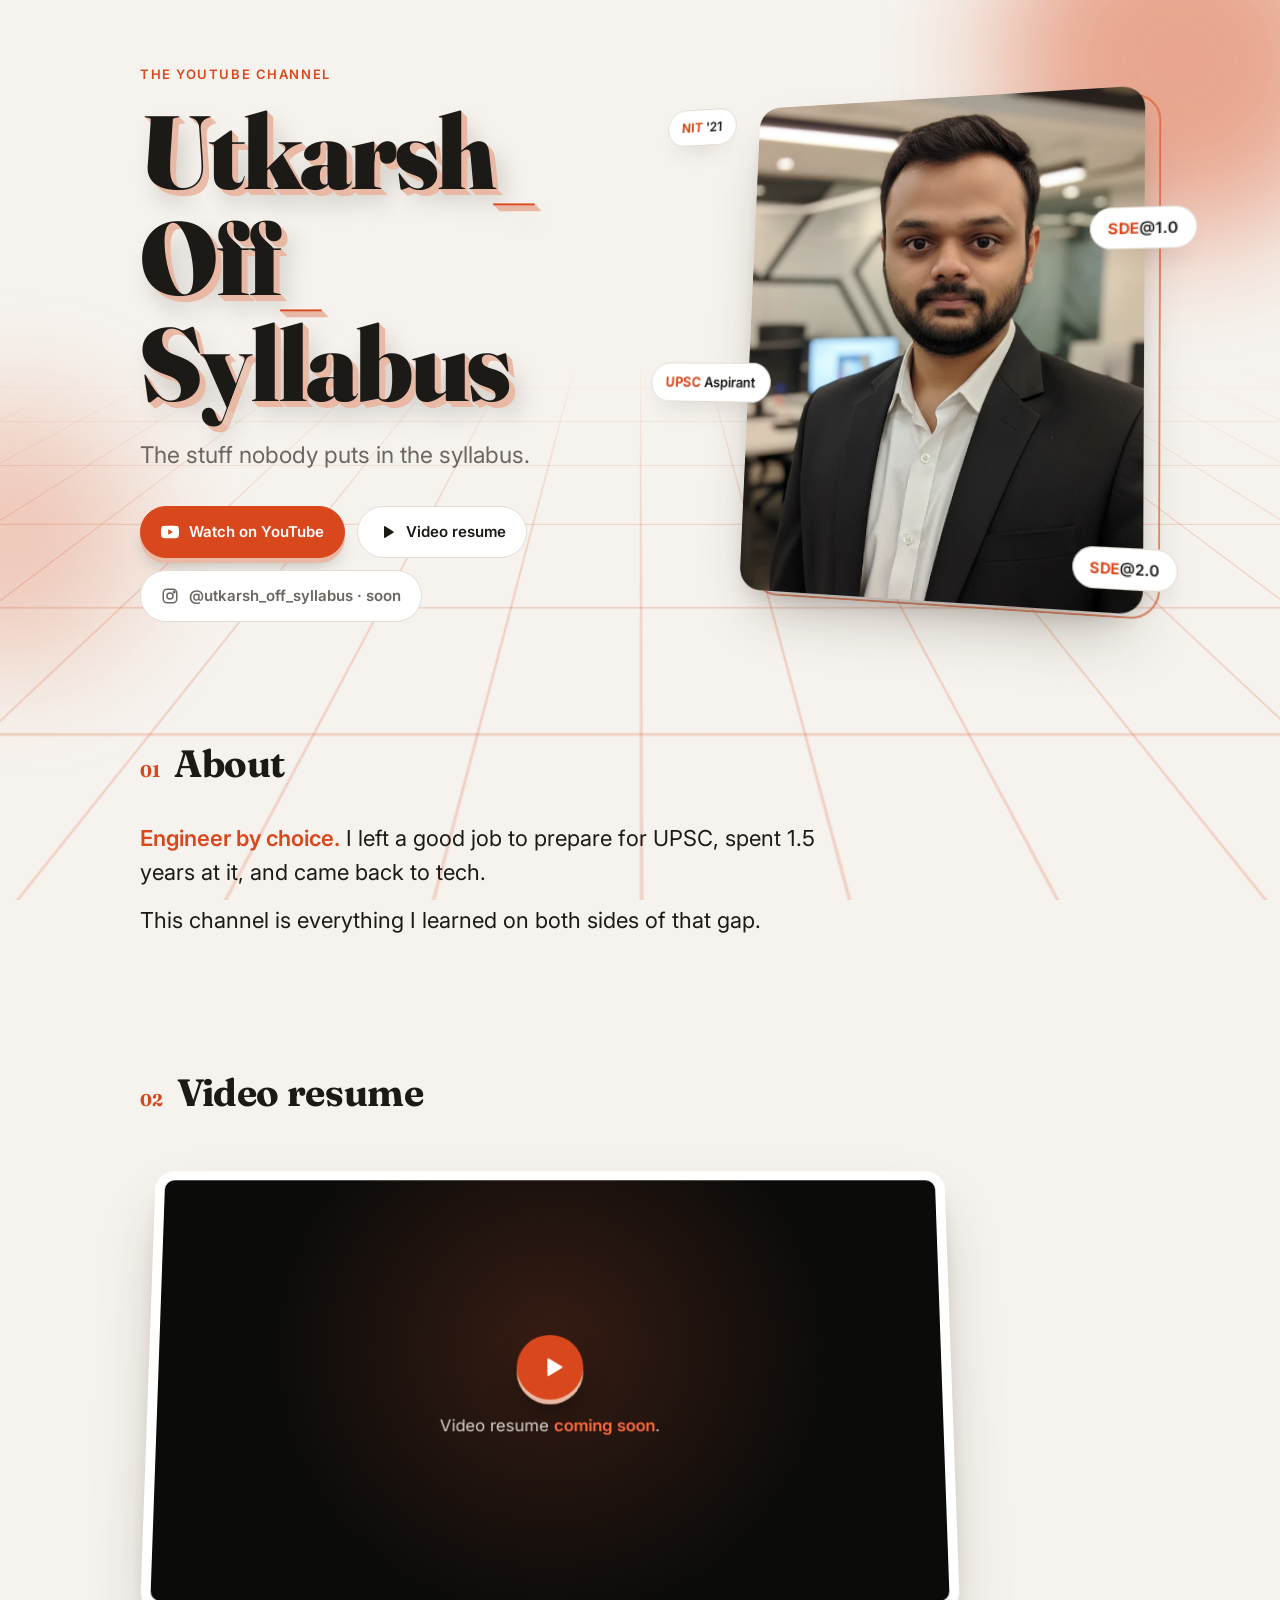
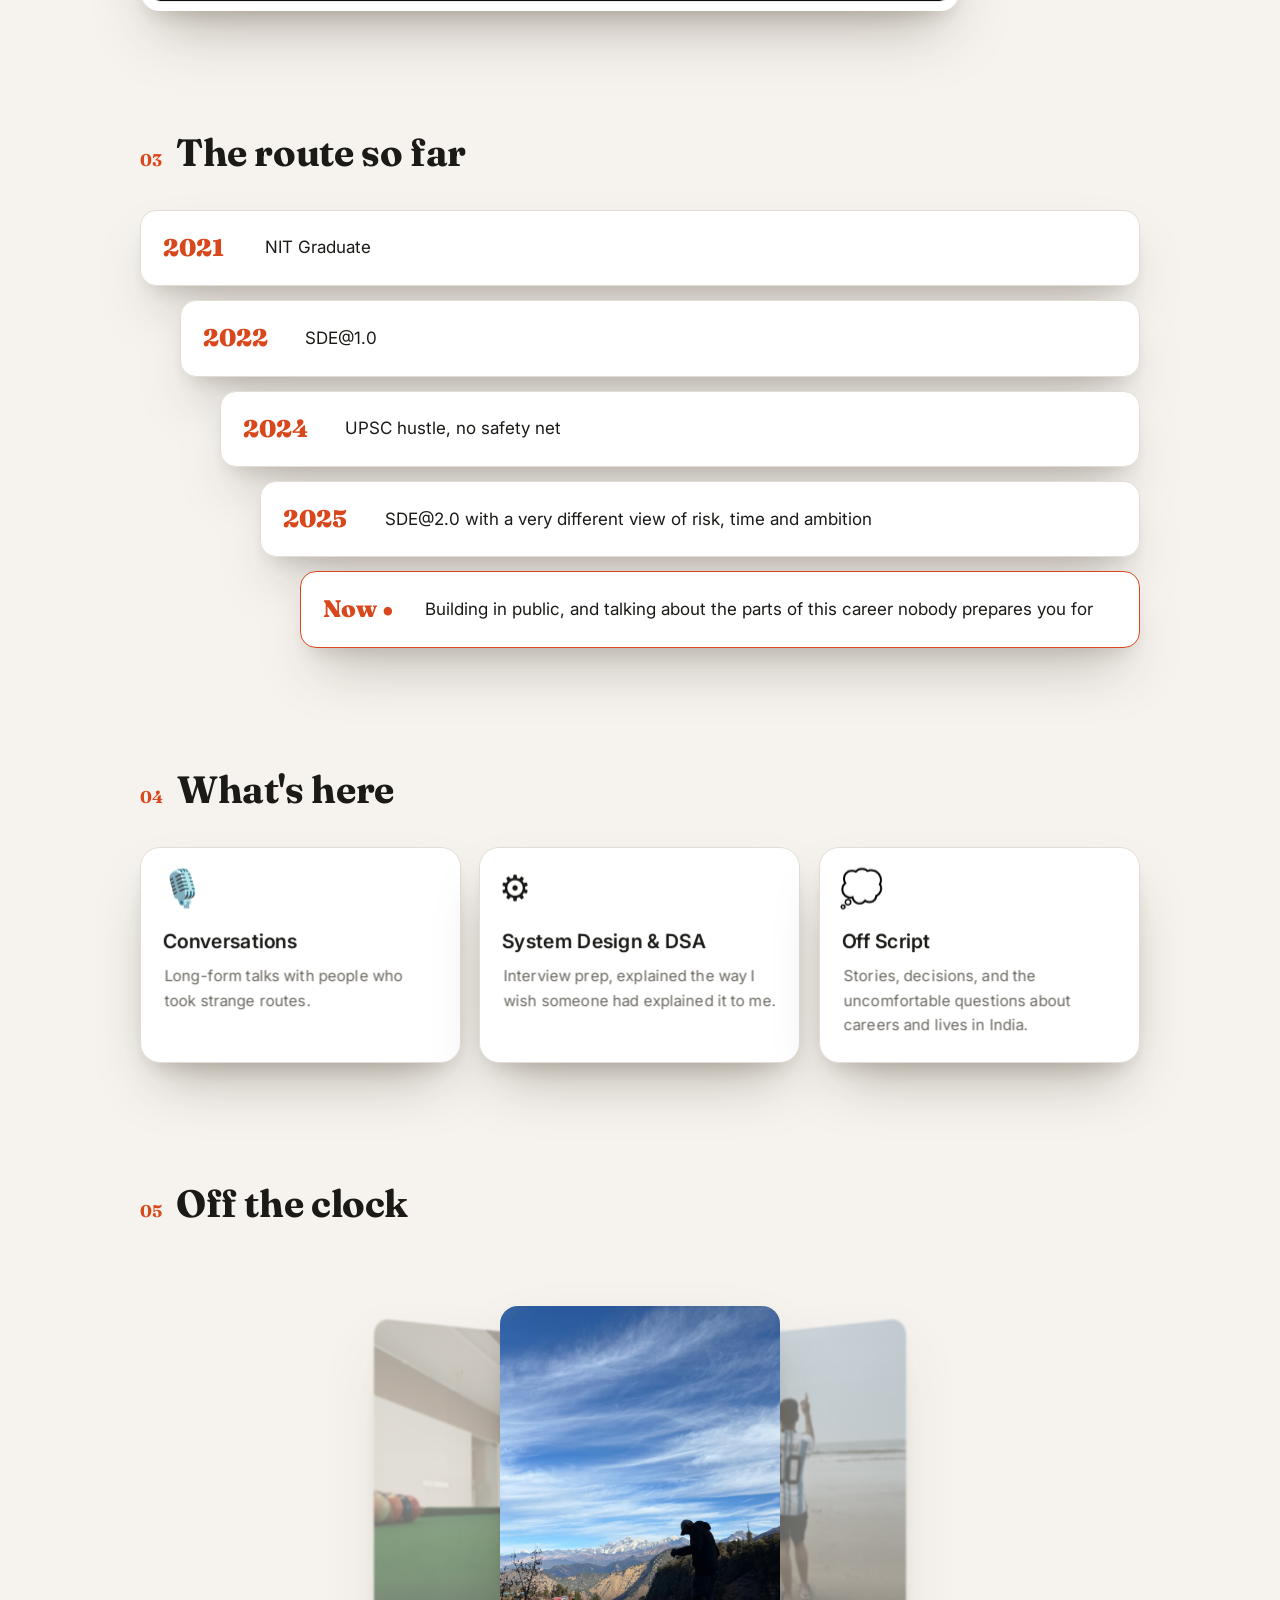
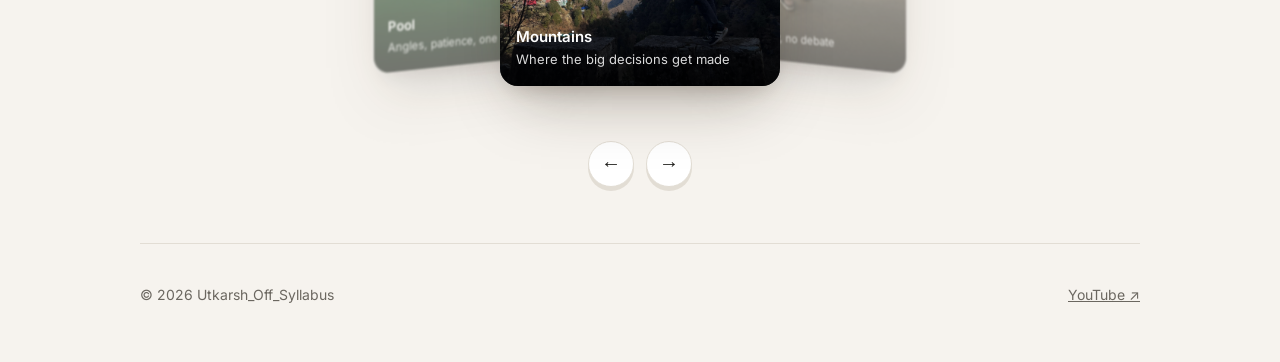
==== commit 8b5059e8: "Rename to Utkarsh_Off_Syllabus, add badge notes and video resume section - Hero, title and footer us" ====
--- a/index.html
+++ b/index.html
@@ -3,18 +3,18 @@
 <head>
 <meta charset="utf-8">
 <meta name="viewport" content="width=device-width, initial-scale=1">
-<title>Off Syllabus</title>
-<meta name="description" content="Off Syllabus — the stuff nobody puts in the syllabus. Careers, UPSC, system design and the uncomfortable questions, by Utkarsh.">
-<meta property="og:title" content="Off Syllabus">
+<title>Utkarsh_Off_Syllabus</title>
+<meta name="description" content="Utkarsh_Off_Syllabus — the stuff nobody puts in the syllabus. Careers, UPSC, system design and the uncomfortable questions, by Utkarsh.">
+<meta property="og:title" content="Utkarsh_Off_Syllabus">
 <meta property="og:description" content="The stuff nobody puts in the syllabus.">
 <meta property="og:image" content="assets/img/portrait.webp">
 <link rel="preconnect" href="https://fonts.googleapis.com">
 <link rel="preconnect" href="https://fonts.gstatic.com" crossorigin>
 <link href="https://fonts.googleapis.com/css2?family=Fraunces:opsz,wght@9..144,500;9..144,700;9..144,900&family=Inter:wght@400;500;600&display=swap" rel="stylesheet">
-<link rel="stylesheet" href="css/tokens.css">
-<link rel="stylesheet" href="css/base.css">
-<link rel="stylesheet" href="css/components.css">
-<script type="module" src="js/main.js"></script>
+<link rel="stylesheet" href="css/tokens.css?v=3">
+<link rel="stylesheet" href="css/base.css?v=3">
+<link rel="stylesheet" href="css/components.css?v=3">
+<script type="module" src="js/main.js?v=3"></script>
 </head>
 <body>
   <div class="stage" aria-hidden="true">
@@ -28,7 +28,7 @@
     <noscript>
       <header class="hero">
         <div>
-          <h1>Off<br>Syllabus</h1>
+          <h1>Utkarsh<span class="us">_</span><br>Off<span class="us">_</span><br>Syllabus</h1>
           <p class="tagline">The stuff nobody puts in the syllabus.</p>
           <a class="btn primary" href="https://www.youtube.com/channel/UCdNdQLkunF5r1ROqwlkOKAQ">Watch on YouTube</a>
         </div>
--- a/css/base.css
+++ b/css/base.css
@@ -42,7 +42,7 @@
 }
 h1 {
   font-family: var(--font-display); font-weight: 900;
-  font-size: clamp(52px, 10vw, 104px); line-height: .92; letter-spacing: -.02em;
+  font-size: clamp(52px, 10vw, 104px); line-height: 1.02; letter-spacing: -.02em;
   margin: 14px 0 20px;
   /* extruded 3D type */
   text-shadow:
@@ -50,6 +50,7 @@
     4px 4px 0 var(--extrude), 5px 5px 0 var(--extrude), 6px 6px 0 var(--extrude),
     10px 14px 24px rgba(0, 0, 0, .18);
 }
+h1 .us { color: var(--accent); }
 h2 {
   font-family: var(--font-display); font-weight: 700;
   font-size: clamp(28px, 5vw, 38px); margin: 0; letter-spacing: -.01em;
--- a/css/components.css
+++ b/css/components.css
@@ -39,18 +39,71 @@
 .chip {
   position: absolute; padding: 8px 14px; border-radius: 999px;
   background: var(--surface); color: var(--ink); border: 1px solid var(--line);
-  font-size: 13px; font-weight: 600; white-space: nowrap; box-shadow: var(--shadow);
+  font: 600 13px/1.4 var(--font-body); white-space: nowrap; box-shadow: var(--shadow);
+  cursor: help;
+  transform: translateZ(var(--z));
+  transition: transform .2s ease, border-color .2s ease;
 }
 .chip strong { color: var(--accent); }
-/* Up to three badges, placed at different depths */
-.chip:nth-of-type(1) { top: 8%;  left: -14%; transform: translateZ(90px); }
-.chip:nth-of-type(2) { top: 46%; right: -12%; transform: translateZ(130px); }
-.chip:nth-of-type(3) { bottom: 7%; left: -8%; transform: translateZ(70px); }
+.chip:hover, .chip:focus-visible, .chip.open {
+  transform: translateZ(calc(var(--z) + 60px));
+  border-color: var(--accent);
+  outline: none;
+}
+/* Up to four badges, placed around the portrait at different depths */
+.chip.c1 { --z: 90px;  top: 6%;     left: -14%; }
+.chip.c2 { --z: 130px; top: 30%;    right: -12%; }
+.chip.c3 { --z: 110px; top: 56%;    left: -12%; }
+.chip.c4 { --z: 70px;  bottom: 6%;  right: -8%; }
+
+/* Badge note — shows on hover, keyboard focus, or tap (.open) */
+.tip {
+  position: absolute; bottom: calc(100% + 10px); left: 0;
+  width: max-content; max-width: min(240px, 70vw);
+  padding: 10px 12px; border-radius: 12px;
+  background: var(--ink); color: var(--bg); box-shadow: var(--shadow);
+  font-weight: 400; font-size: 13px; line-height: 1.45; text-align: left; white-space: normal;
+  opacity: 0; visibility: hidden; transform: translateY(6px);
+  transition: opacity .18s ease, transform .18s ease, visibility .18s;
+  pointer-events: none;
+}
+.tip strong { color: inherit; }
+.chip.c2 .tip, .chip.c4 .tip { left: auto; right: 0; }
+.chip:hover .tip, .chip:focus-visible .tip, .chip.open .tip { opacity: 1; visibility: visible; transform: none; }
 
 /* ---------- About ---------- */
 .about { max-width: 680px; font-size: clamp(19px, 2.6vw, 22px); line-height: 1.55; }
 .about p { margin: 0 0 14px; }
 .about strong { font-weight: 600; color: var(--accent); }
+
+/* ---------- Video (3D screen) ---------- */
+.video { max-width: 820px; }
+.screen {
+  position: relative; aspect-ratio: 16 / 9; overflow: hidden;
+  border-radius: var(--radius); border: 10px solid var(--surface);
+  background: #0b0b0a; box-shadow: var(--shadow);
+  transform: perspective(1400px) rotateX(7deg);
+  transform-origin: 50% 100%;
+  transition: transform .5s var(--ease-out);
+}
+.screen:hover { transform: perspective(1400px) rotateX(0deg); }
+.screen iframe, .screen video { position: absolute; inset: 0; width: 100%; height: 100%; border: 0; }
+.video-empty {
+  position: absolute; inset: 0; display: grid; place-content: center; justify-items: center; gap: 14px;
+  color: #d8d3cb; text-align: center; padding: 20px;
+  background: radial-gradient(circle at 50% 40%, rgba(255, 106, 61, .18), transparent 60%);
+}
+.video-empty p { margin: 0; font-size: 17px; }
+.video-empty strong { color: #ff6a3d; font-weight: 600; }
+.video-empty .play {
+  width: 68px; height: 68px; border-radius: 50%; display: grid; place-items: center;
+  background: var(--accent); color: var(--accent-ink);
+  box-shadow: 0 5px 0 0 var(--extrude), 0 16px 30px -8px rgba(0, 0, 0, .5);
+}
+.video-empty .play svg { width: 28px; height: 28px; margin-left: 4px; }
+.video-note { color: var(--muted); font-size: 15px; margin: 18px 0 0; }
+html { scroll-behavior: smooth; }
+section[id] { scroll-margin-top: 16px; }
 
 /* ---------- Timeline (3D steps) ---------- */
 .steps { list-style: none; margin: 0; padding: 0; display: grid; gap: 14px; }
@@ -108,9 +161,9 @@
 @media (max-width: 820px) {
   .hero { grid-template-columns: 1fr; gap: 56px; padding-top: 48px; }
   .hero .scene { max-width: 340px; margin: 0 auto; width: 82%; }
-  .chip:nth-of-type(1) { left: -10%; }
-  .chip:nth-of-type(2) { right: -10%; }
-  .chip:nth-of-type(3) { left: -6%; }
+  .chip.c1, .chip.c3 { left: -3%; }
+  .chip.c2, .chip.c4 { right: -5%; }
+  .screen { border-width: 6px; }
   .steps li { grid-template-columns: 64px 1fr; padding: 16px 18px; margin-left: 0; }
   .carousel { height: 400px; }
   .ring { width: 220px; height: 300px; }
@@ -118,5 +171,6 @@
 
 @media (prefers-reduced-motion: reduce) {
   .steps .current .year::after { animation: none; }
-  .slide { transition: none; }
+  .slide, .chip, .tip, .screen { transition: none; }
+  html { scroll-behavior: auto; }
 }
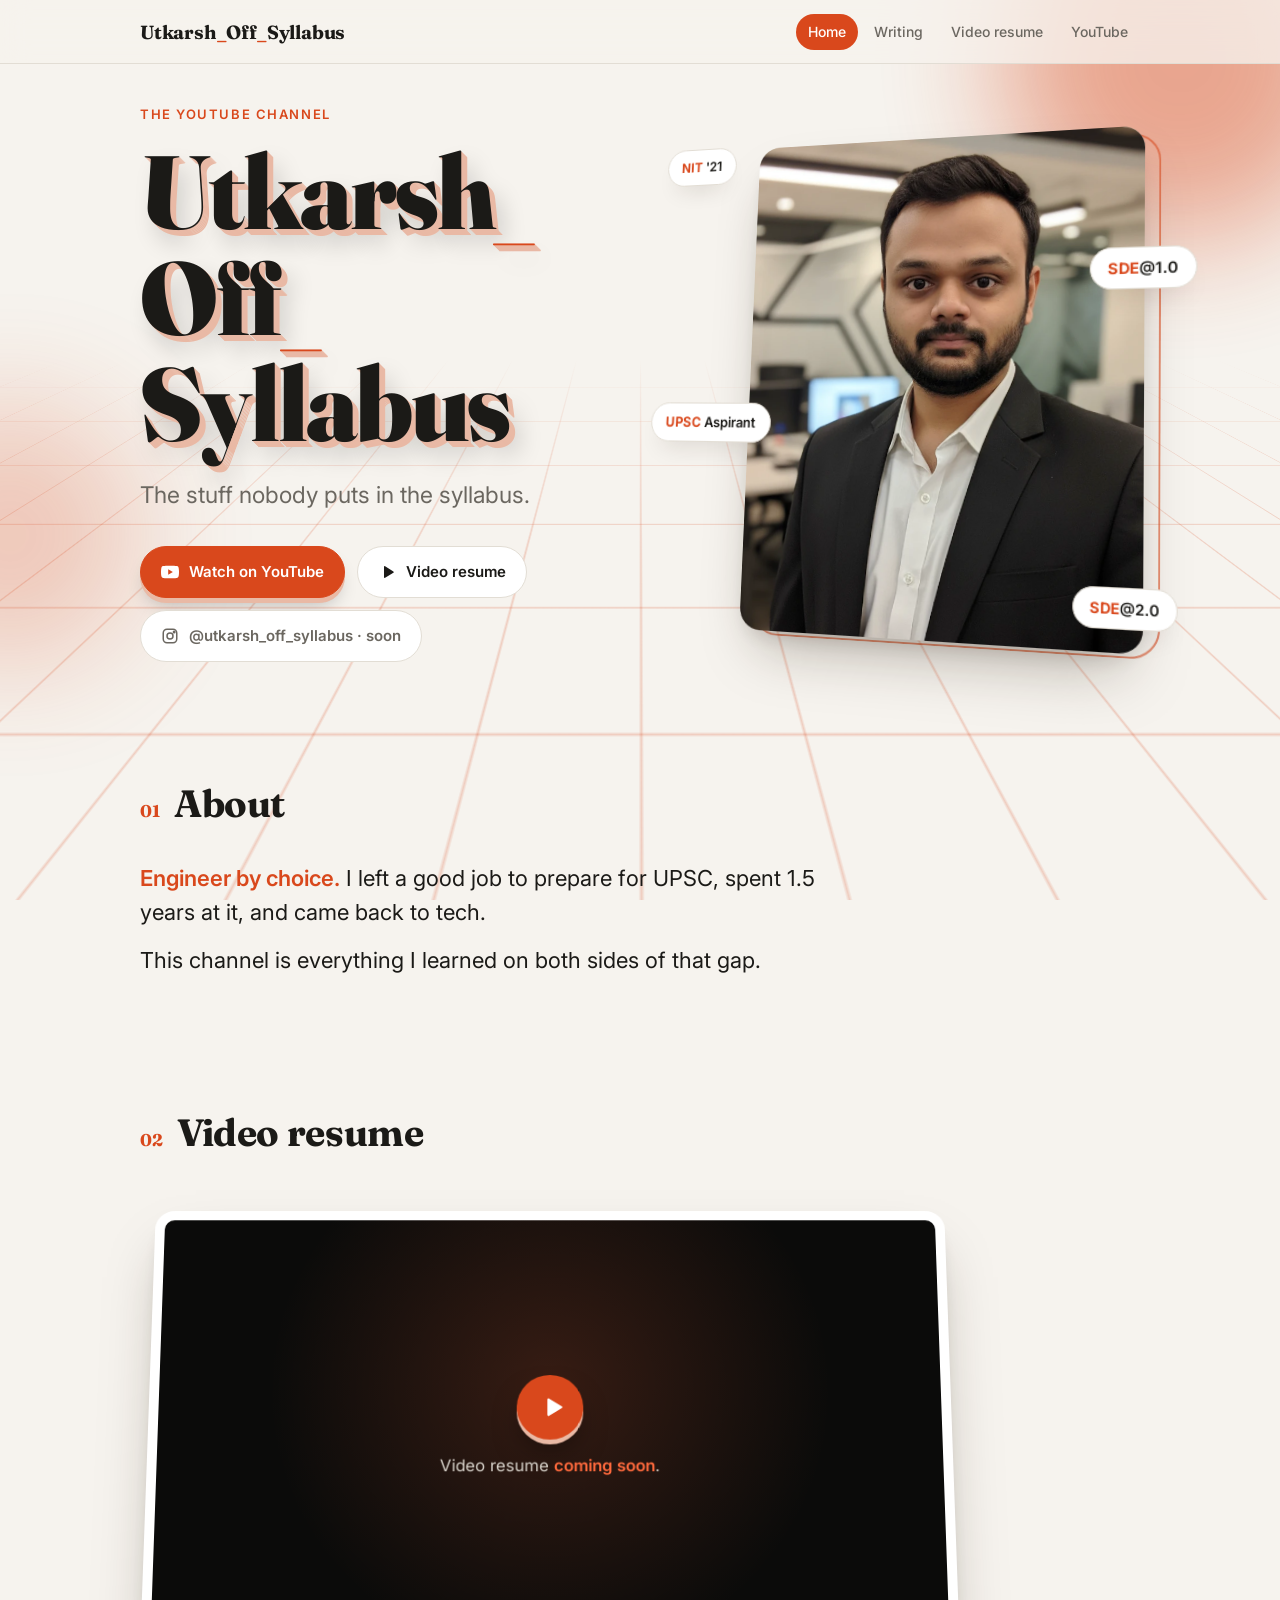
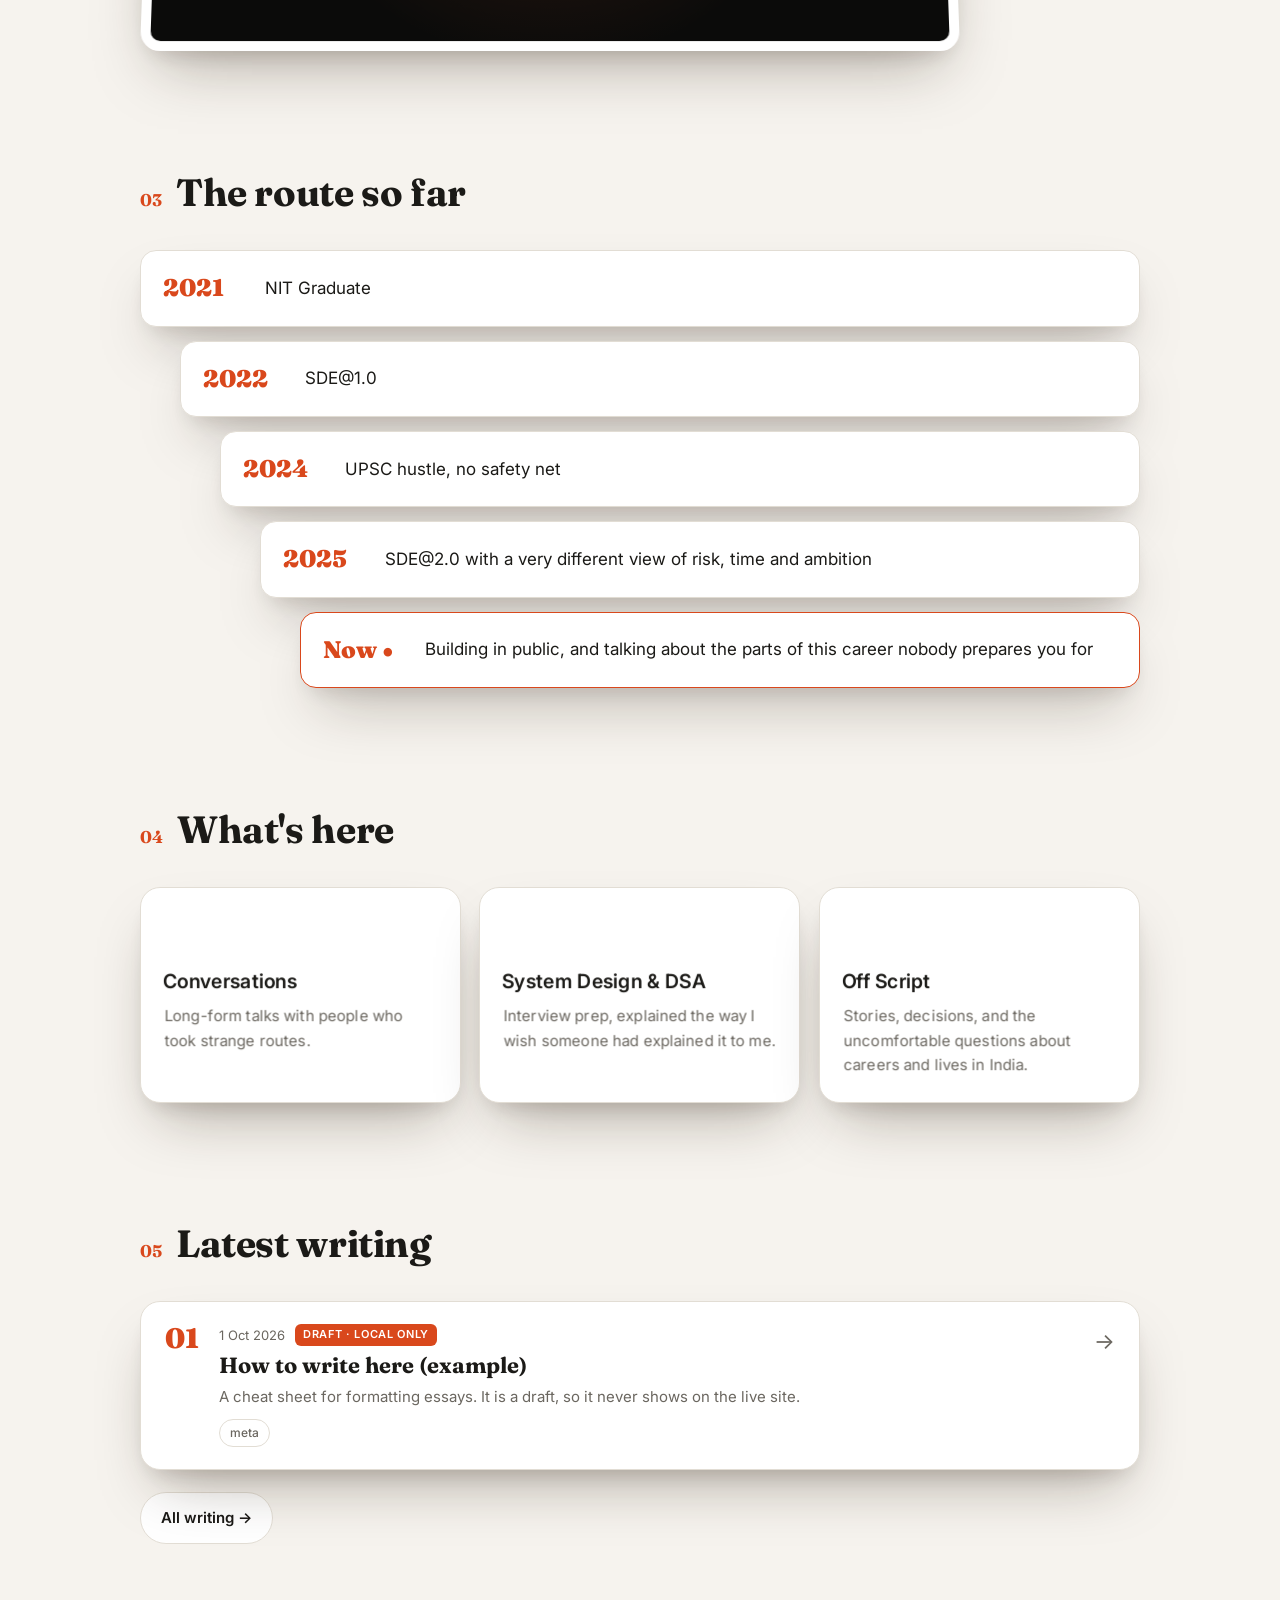
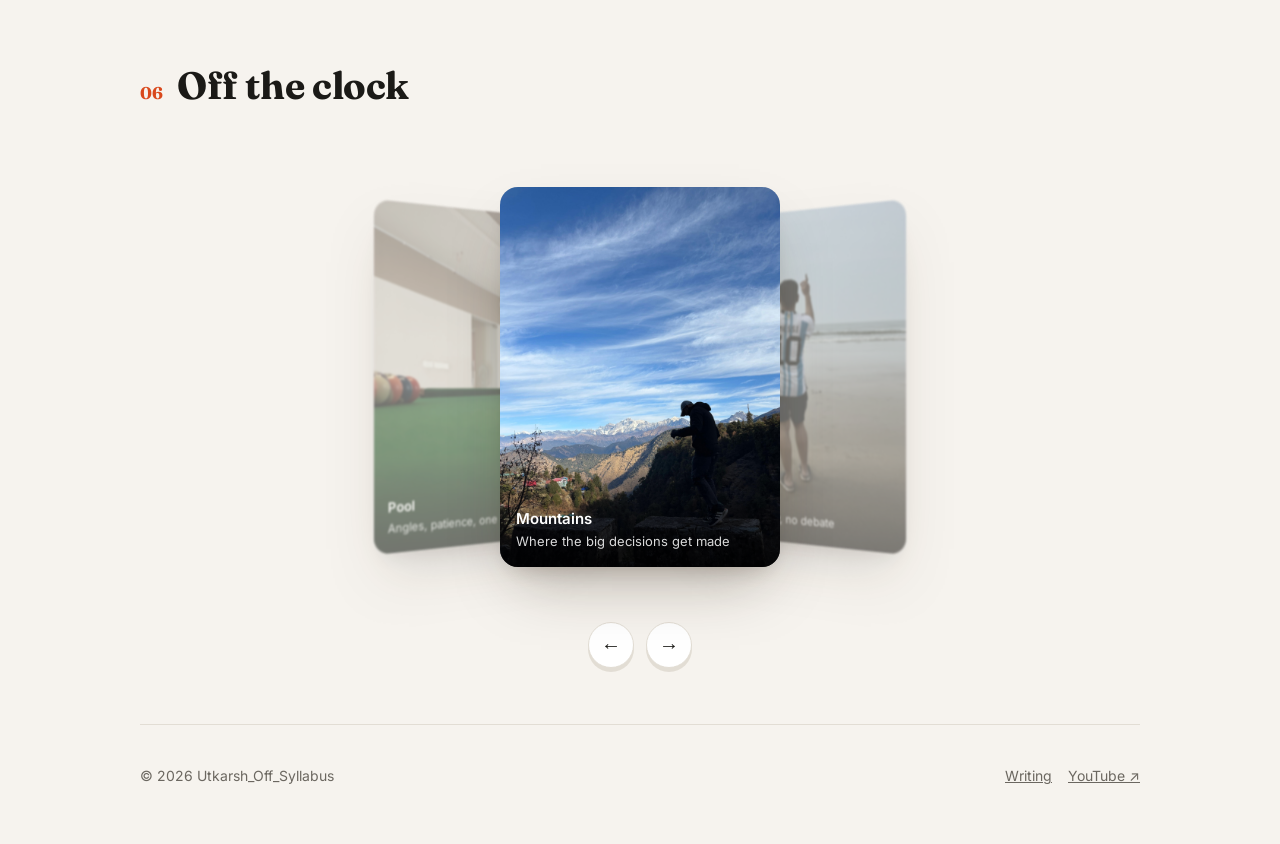
==== commit 98978820: "Add Writing page with essay contents, full-essay view and site nav - Sticky top nav on every page (H" ====
--- a/index.html
+++ b/index.html
@@ -11,10 +11,10 @@
 <link rel="preconnect" href="https://fonts.googleapis.com">
 <link rel="preconnect" href="https://fonts.gstatic.com" crossorigin>
 <link href="https://fonts.googleapis.com/css2?family=Fraunces:opsz,wght@9..144,500;9..144,700;9..144,900&family=Inter:wght@400;500;600&display=swap" rel="stylesheet">
-<link rel="stylesheet" href="css/tokens.css?v=3">
-<link rel="stylesheet" href="css/base.css?v=3">
-<link rel="stylesheet" href="css/components.css?v=3">
-<script type="module" src="js/main.js?v=3"></script>
+<link rel="stylesheet" href="css/tokens.css?v=5">
+<link rel="stylesheet" href="css/base.css?v=5">
+<link rel="stylesheet" href="css/components.css?v=5">
+<script type="module" src="js/main.js?v=5"></script>
 </head>
 <body>
   <div class="stage" aria-hidden="true">
--- a/css/base.css
+++ b/css/base.css
@@ -1,12 +1,13 @@
 /* Reset, page layout, typography, 3D backdrop and shared section chrome. */
 * { box-sizing: border-box; }
-html { -webkit-text-size-adjust: 100%; overflow-x: hidden; }
+/* `clip` (not `hidden`) so sticky nav/outline keep working */
+html { -webkit-text-size-adjust: 100%; overflow-x: clip; }
 body {
   margin: 0;
   background: var(--bg);
   color: var(--ink);
   font: 400 17px/1.6 var(--font-body);
-  overflow-x: hidden;
+  overflow-x: clip;
 }
 a { color: inherit; }
 img { display: block; max-width: 100%; }
@@ -50,7 +51,6 @@
     4px 4px 0 var(--extrude), 5px 5px 0 var(--extrude), 6px 6px 0 var(--extrude),
     10px 14px 24px rgba(0, 0, 0, .18);
 }
-h1 .us { color: var(--accent); }
 h2 {
   font-family: var(--font-display); font-weight: 700;
   font-size: clamp(28px, 5vw, 38px); margin: 0; letter-spacing: -.01em;
--- a/css/components.css
+++ b/css/components.css
@@ -18,9 +18,35 @@
 .btn.ghost { color: var(--muted); cursor: default; }
 .btn svg { width: 18px; height: 18px; flex: none; }
 
+/* ---------- Top navigation ---------- */
+.topnav {
+  position: sticky; top: 0; z-index: 50;
+  display: flex; align-items: center; justify-content: space-between; gap: 16px;
+  padding: 14px 0;
+}
+.topnav::before {  /* full-bleed frosted bar behind the centred content */
+  content: ""; position: absolute; inset: 0 calc(50% - 50vw); z-index: -1;
+  background: color-mix(in srgb, var(--bg) 78%, transparent);
+  -webkit-backdrop-filter: blur(14px); backdrop-filter: blur(14px);
+  border-bottom: 1px solid var(--line);
+}
+.brand {
+  font-family: var(--font-display); font-weight: 700; font-size: 19px;
+  text-decoration: none; white-space: nowrap; letter-spacing: -.01em;
+}
+.brand .us, h1 .us { color: var(--accent); }
+.navlinks { display: flex; gap: 4px; }
+.navlinks a {
+  padding: 7px 12px; border-radius: 999px; text-decoration: none;
+  font-size: 14px; font-weight: 500; color: var(--muted); white-space: nowrap;
+  transition: color .15s ease, background .15s ease;
+}
+.navlinks a:hover { color: var(--ink); background: var(--surface); }
+.navlinks a[aria-current="page"] { color: var(--accent-ink); background: var(--accent); }
+
 /* ---------- Hero ---------- */
 .hero {
-  padding: 64px 0 56px;
+  padding: 40px 0 56px;
   display: grid; grid-template-columns: 1.15fr .85fr; gap: 48px; align-items: center;
 }
 .tagline { font-size: clamp(19px, 3.4vw, 23px); color: var(--muted); margin: 0 0 32px; }
@@ -128,6 +154,41 @@
 .card h3 { margin: 16px 0 6px; font-size: 19px; font-weight: 600; transform: translateZ(30px); }
 .card p { margin: 0; color: var(--muted); font-size: 15px; transform: translateZ(18px); }
 
+/* ---------- Essay list (table of contents) ---------- */
+.essays { list-style: none; margin: 0; padding: 0; display: grid; gap: 14px; }
+.essays li { perspective: 900px; }
+.essay-card {
+  display: grid; grid-template-columns: auto 1fr auto; gap: 20px; align-items: start;
+  padding: 22px 24px; border-radius: var(--radius); text-decoration: none;
+  background: var(--surface); border: 1px solid var(--line); box-shadow: var(--shadow);
+  transform-origin: 50% 100%;
+  transition: transform .3s var(--ease-out), border-color .2s ease;
+}
+.essay-card:hover, .essay-card:focus-visible {
+  transform: translateY(-4px) rotateX(5deg); border-color: var(--accent); outline: none;
+}
+.essay-num { font-family: var(--font-display); font-weight: 900; font-size: 28px; line-height: 1; color: var(--accent); }
+.essay-body { display: grid; gap: 6px; min-width: 0; }
+.essay-meta { display: flex; flex-wrap: wrap; align-items: center; gap: 10px; font-size: 13px; color: var(--muted); }
+.essay-title { font-family: var(--font-display); font-weight: 700; font-size: 22px; line-height: 1.25; }
+.essay-summary { color: var(--muted); font-size: 15px; }
+.essay-arrow { font-size: 22px; color: var(--muted); transition: transform .2s ease, color .2s ease; }
+.essay-card:hover .essay-arrow { transform: translateX(4px); color: var(--accent); }
+.tags { display: flex; flex-wrap: wrap; gap: 6px; margin-top: 4px; }
+.tag {
+  font-size: 12px; font-weight: 500; padding: 3px 10px; border-radius: 999px;
+  border: 1px solid var(--line); color: var(--muted);
+}
+.draft {
+  font-size: 11px; font-weight: 600; text-transform: uppercase; letter-spacing: .06em;
+  padding: 2px 8px; border-radius: 6px; background: var(--accent); color: var(--accent-ink);
+}
+.essay-empty {
+  padding: 28px; border-radius: var(--radius); border: 1px dashed var(--line);
+  color: var(--muted); text-align: center; font-size: 17px;
+}
+.more-link { margin: 22px 0 0; }
+
 /* ---------- Gallery (3D coverflow carousel) ---------- */
 .carousel {
   position: relative; height: 470px; perspective: 1100px;
@@ -164,13 +225,24 @@
   .chip.c1, .chip.c3 { left: -3%; }
   .chip.c2, .chip.c4 { right: -5%; }
   .screen { border-width: 6px; }
+  .essay-card { grid-template-columns: auto 1fr; gap: 14px; padding: 18px; }
+  .essay-arrow { display: none; }
+  .essay-title { font-size: 19px; }
   .steps li { grid-template-columns: 64px 1fr; padding: 16px 18px; margin-left: 0; }
   .carousel { height: 400px; }
   .ring { width: 220px; height: 300px; }
 }
 
+@media (max-width: 560px) {
+  /* Nav wraps to two rows; links scroll sideways if they don't fit */
+  .topnav { flex-wrap: wrap; gap: 6px; padding: 10px 0; }
+  .navlinks { width: 100%; overflow-x: auto; scrollbar-width: none; margin: 0 -4px; }
+  .navlinks::-webkit-scrollbar { display: none; }
+}
+
 @media (prefers-reduced-motion: reduce) {
   .steps .current .year::after { animation: none; }
-  .slide, .chip, .tip, .screen { transition: none; }
+  .slide, .chip, .tip, .screen, .essay-card { transition: none; }
+  .essay-card:hover { transform: none; }
   html { scroll-behavior: auto; }
 }
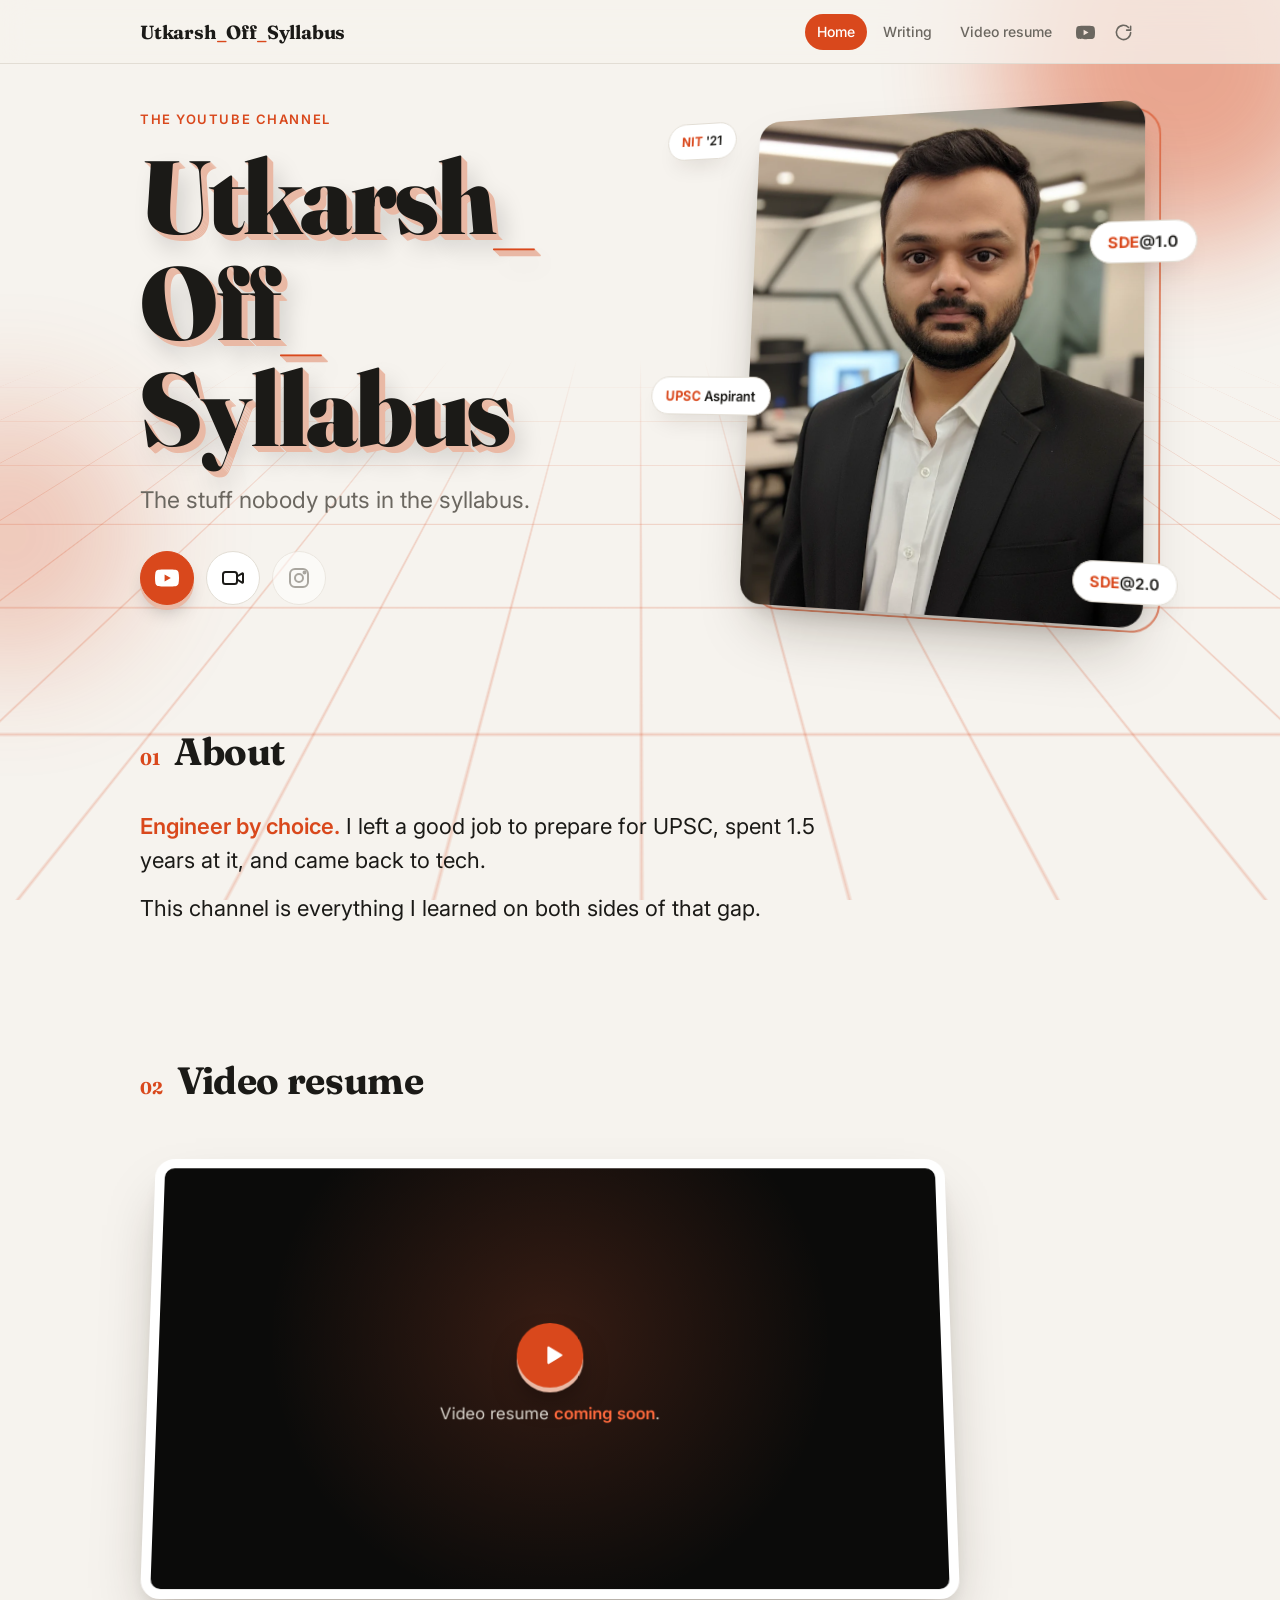
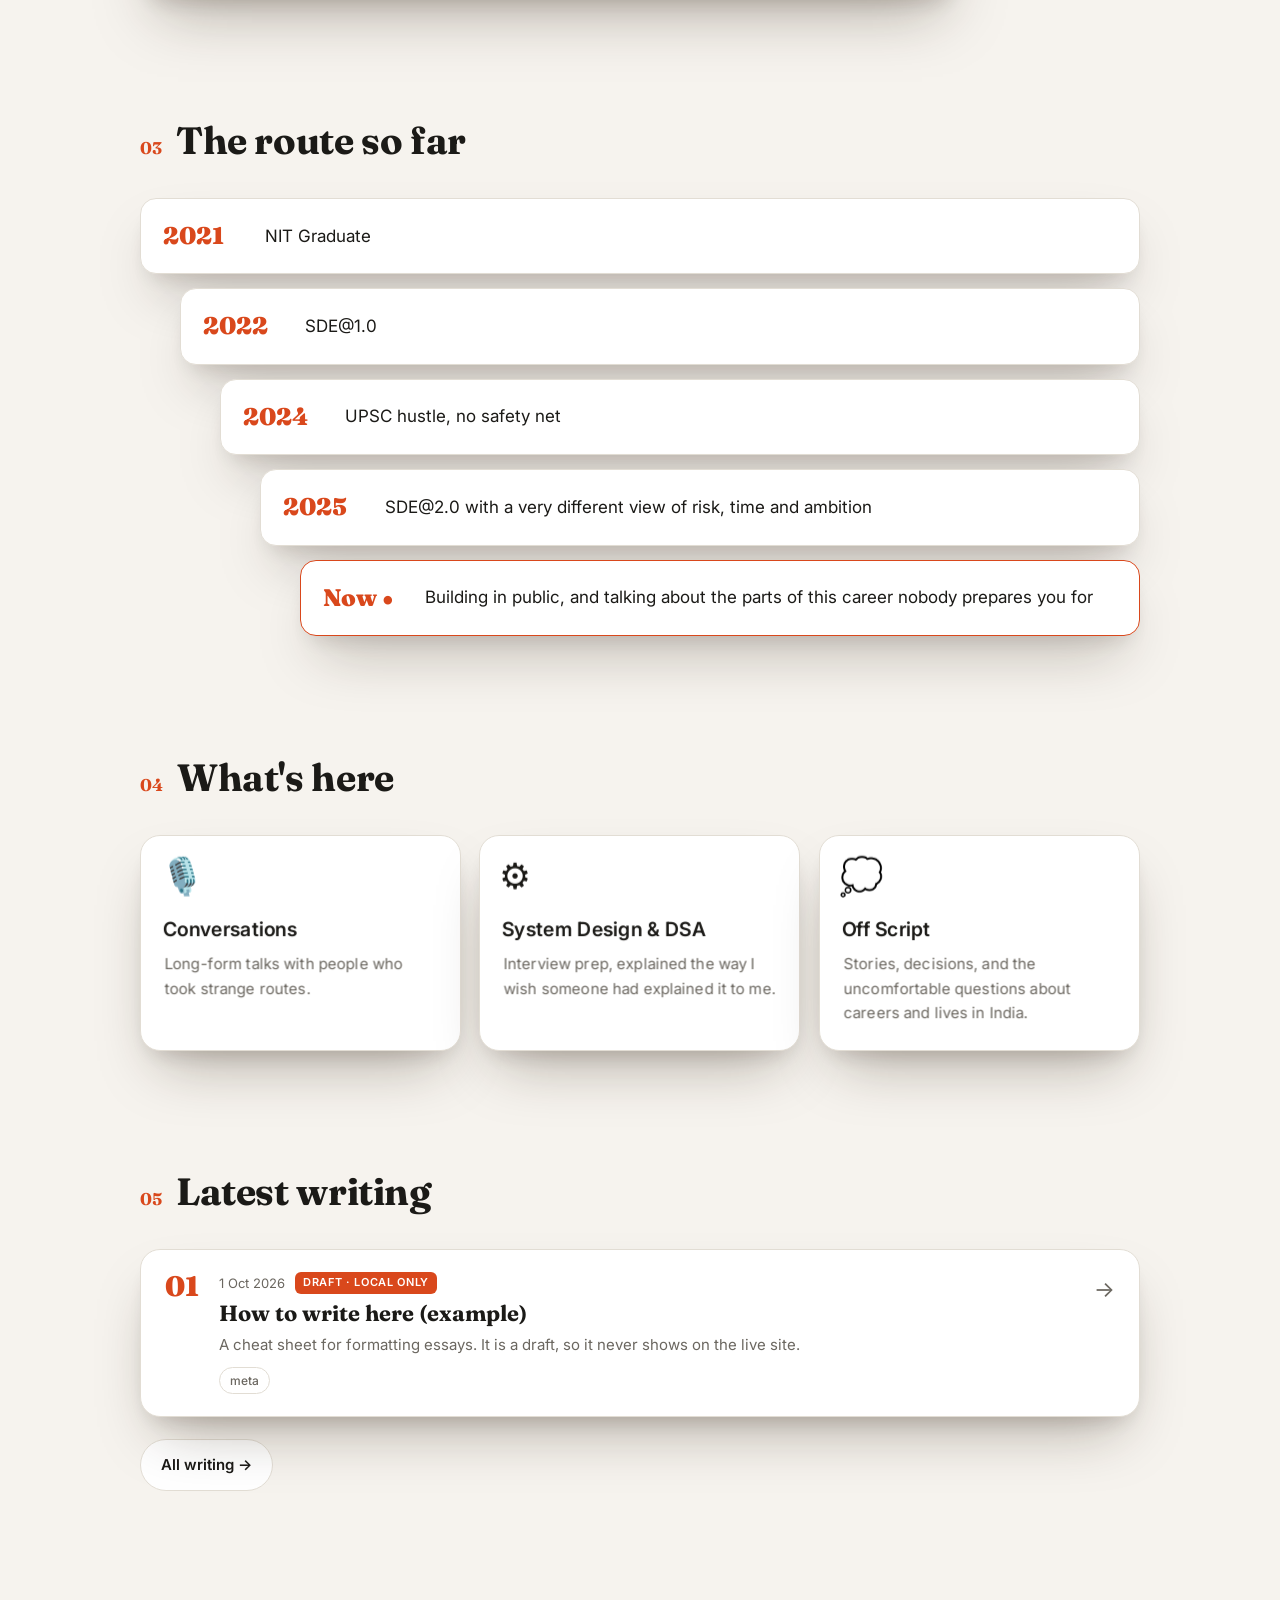
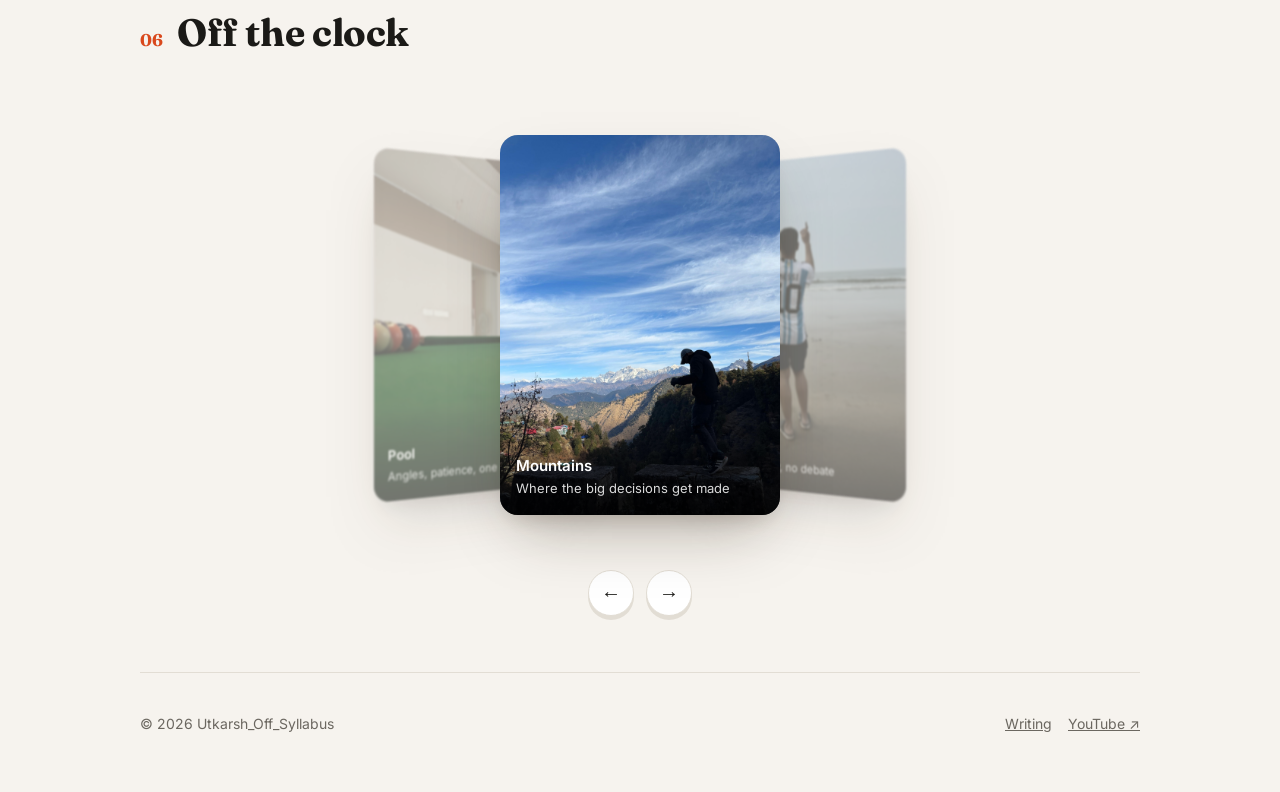
==== commit 55a75aff: "Icon-only hero links, refresh button, and automatic cache busting - Hero buttons and the nav YouTube" ====
--- a/index.html
+++ b/index.html
@@ -11,10 +11,26 @@
 <link rel="preconnect" href="https://fonts.googleapis.com">
 <link rel="preconnect" href="https://fonts.gstatic.com" crossorigin>
 <link href="https://fonts.googleapis.com/css2?family=Fraunces:opsz,wght@9..144,500;9..144,700;9..144,900&family=Inter:wght@400;500;600&display=swap" rel="stylesheet">
-<link rel="stylesheet" href="css/tokens.css?v=5">
-<link rel="stylesheet" href="css/base.css?v=5">
-<link rel="stylesheet" href="css/components.css?v=5">
-<script type="module" src="js/main.js?v=5"></script>
+<link rel="stylesheet" href="css/tokens.css?v=20261001140530">
+<link rel="stylesheet" href="css/base.css?v=20261001140530">
+<link rel="stylesheet" href="css/components.css?v=20261001140530">
+<!-- Versioned module URLs so a normal refresh picks up new code. The ?v= number is bumped on every commit by tools/pre-commit. Add new JS files here. -->
+<script type="importmap">
+{ "imports": {
+    "./js/content.js": "./js/content.js?v=20261001140530",
+    "./js/render.js": "./js/render.js?v=20261001140530",
+    "./js/icons.js": "./js/icons.js?v=20261001140530",
+    "./js/util.js": "./js/util.js?v=20261001140530",
+    "./js/layout.js": "./js/layout.js?v=20261001140530",
+    "./js/essays.js": "./js/essays.js?v=20261001140530",
+    "./js/effects/tilt.js": "./js/effects/tilt.js?v=20261001140530",
+    "./js/effects/reveal.js": "./js/effects/reveal.js?v=20261001140530",
+    "./js/effects/carousel.js": "./js/effects/carousel.js?v=20261001140530",
+    "./js/effects/tooltips.js": "./js/effects/tooltips.js?v=20261001140530",
+    "./essays/index.js": "./essays/index.js?v=20261001140530"
+} }
+</script>
+<script type="module" src="js/main.js?v=20261001140530"></script>
 </head>
 <body>
   <div class="stage" aria-hidden="true">
--- a/css/base.css
+++ b/css/base.css
@@ -12,6 +12,10 @@
 a { color: inherit; }
 img { display: block; max-width: 100%; }
 
+.sr-only {
+  position: absolute; width: 1px; height: 1px; padding: 0; margin: -1px;
+  overflow: hidden; clip: rect(0 0 0 0); white-space: nowrap; border: 0;
+}
 .wrap { max-width: var(--max-width); margin: 0 auto; padding: 0 var(--gutter); position: relative; z-index: 1; }
 
 /* ---------- 3D backdrop: perspective grid floor ---------- */
--- a/css/components.css
+++ b/css/components.css
@@ -17,6 +17,11 @@
 .btn.primary:active { transform: translateY(4px); box-shadow: 0 1px 0 0 var(--extrude); }
 .btn.ghost { color: var(--muted); cursor: default; }
 .btn svg { width: 18px; height: 18px; flex: none; }
+/* Round icon-only buttons (hero) */
+.btn.icon-btn { width: 54px; height: 54px; padding: 0; justify-content: center; }
+.btn.icon-btn svg { width: 24px; height: 24px; }
+.btn.icon-btn:not(.primary):not(.ghost):hover { transform: translateY(-2px); border-color: var(--accent); color: var(--accent); }
+.btn.ghost { opacity: .55; }
 
 /* ---------- Top navigation ---------- */
 .topnav {
@@ -43,6 +48,15 @@
 }
 .navlinks a:hover { color: var(--ink); background: var(--surface); }
 .navlinks a[aria-current="page"] { color: var(--accent-ink); background: var(--accent); }
+.navlinks { align-items: center; }
+.navicon {
+  display: inline-grid; place-items: center; width: 34px; height: 34px; padding: 0 !important;
+  border-radius: 50%; border: 0; background: none; color: var(--muted); cursor: pointer;
+}
+.navicon svg { width: 19px; height: 19px; }
+.navicon:hover { color: var(--accent); background: var(--surface); }
+.navicon.spinning svg { animation: spin .8s linear infinite; }
+@keyframes spin { to { transform: rotate(360deg); } }
 
 /* ---------- Hero ---------- */
 .hero {
